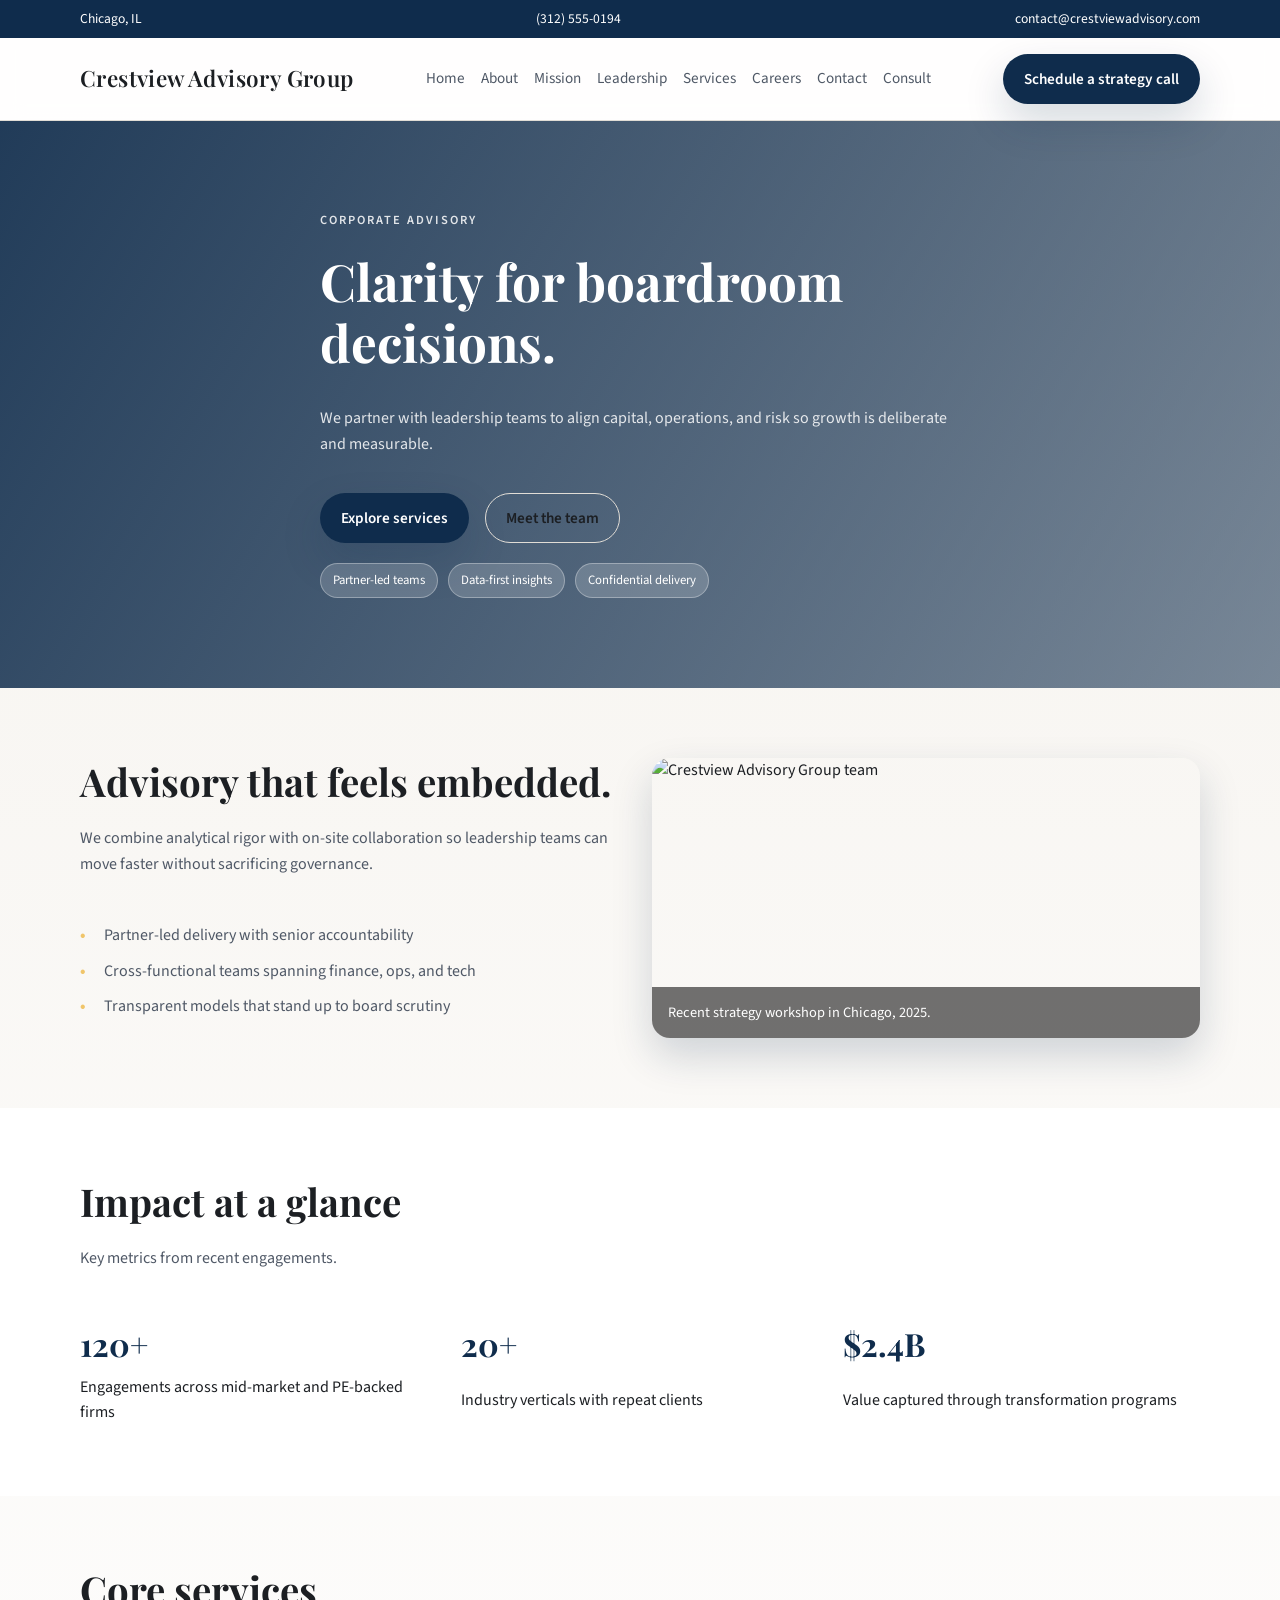
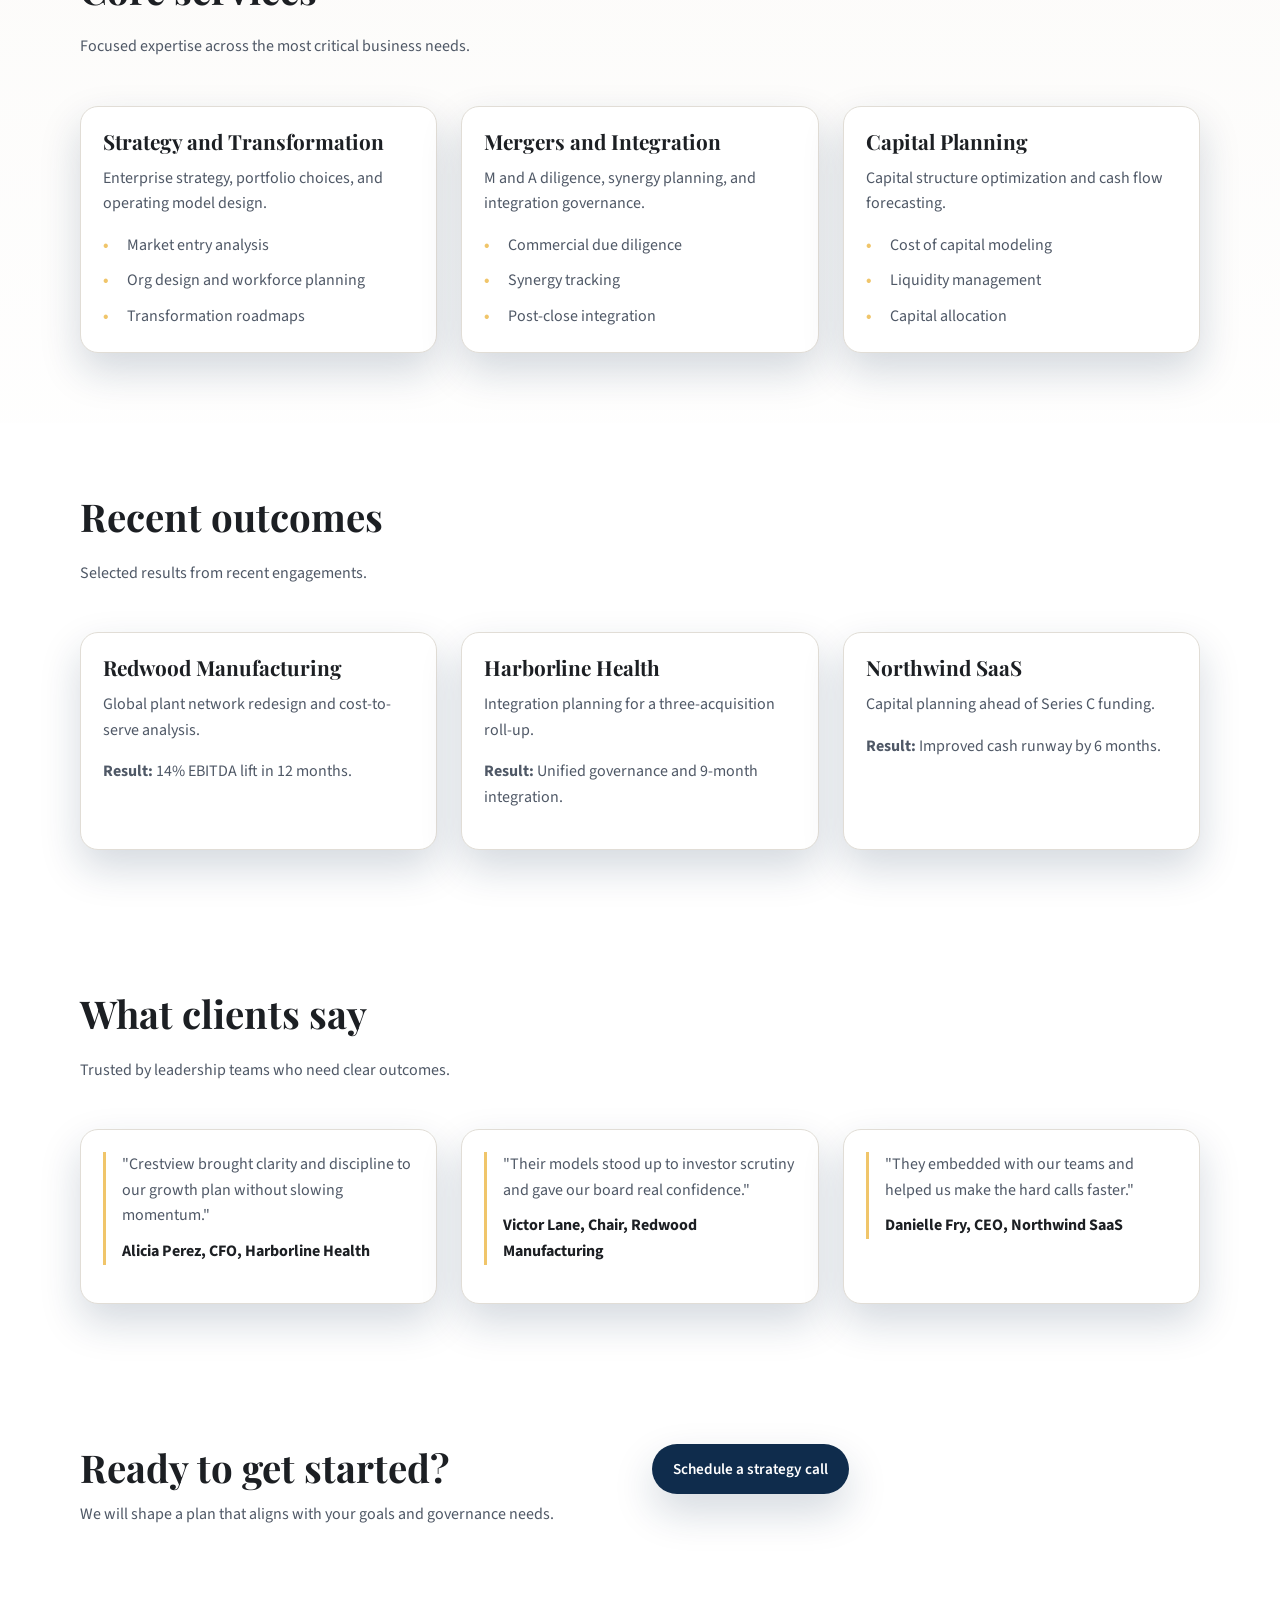
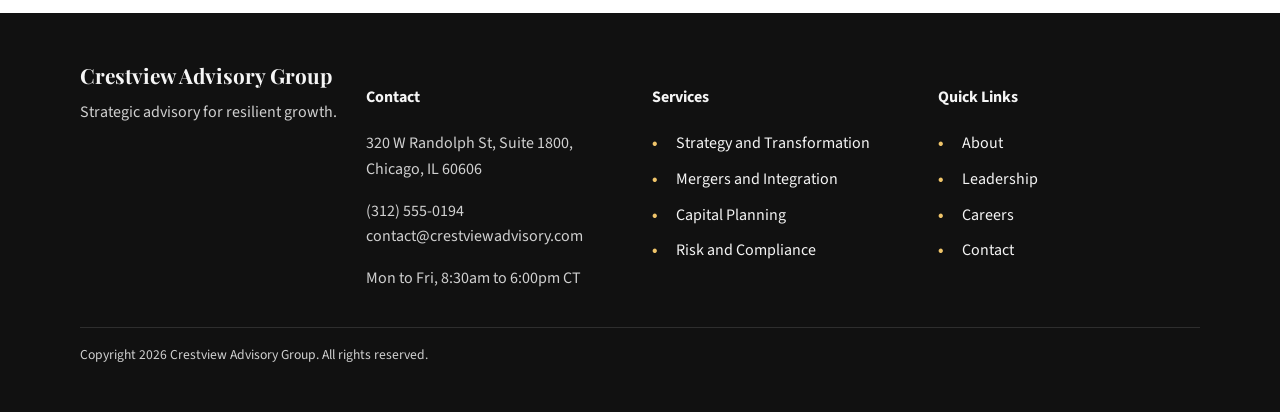
==== index.html @ c3702ff1 "Expand site content and design" ====
<!DOCTYPE html>
    <html lang="en">
    <head>
      <meta charset="UTF-8">
      <meta name="viewport" content="width=device-width, initial-scale=1.0">
      <title>Crestview Advisory Group - Home</title>
      <link rel="stylesheet" href="style.css">
    </head>
    <body>
      <header class="site-header">
      <div class="topbar">
        <div class="container topbar-content">
          <span>Chicago, IL</span>
          <span>(312) 555-0194</span>
          <span>contact@crestviewadvisory.com</span>
        </div>
      </div>
      <div class="container nav-wrap">
        <div class="logo">Crestview Advisory Group</div>
        <nav><ul>
<li><a href="index.html">Home</a></li>
<li><a href="about.html">About</a></li>
<li><a href="mission.html">Mission</a></li>
<li><a href="leadership.html">Leadership</a></li>
<li><a href="services.html">Services</a></li>
<li><a href="careers.html">Careers</a></li>
<li><a href="contact.html">Contact</a></li>
<li><a href="consult.html">Consult</a></li>
</ul></nav>
        <a class="button button--primary" href="consult.html">Schedule a strategy call</a>
      </div>
    </header>
      <section class="hero" style="--hero-image: url('https://source.unsplash.com/1600x900/?boardroom,skyscraper');">
      <div class="container hero-content">
        <span class="eyebrow">Corporate Advisory</span>
        <h1>Clarity for boardroom decisions.</h1>
        <p>We partner with leadership teams to align capital, operations, and risk so growth is deliberate and measurable.</p>
        <div class="hero-actions"><a class="button button--primary" href="services.html">Explore services</a>
<a class="button button--ghost" href="leadership.html">Meet the team</a></div>
        <div class="hero-badges"><span class="badge">Partner-led teams</span>
<span class="badge">Data-first insights</span>
<span class="badge">Confidential delivery</span></div>
      </div>
    </section>
      <main>
        <section class="section">
      <div class="container grid grid-2">
        <div>
          <div class="section-header">
            <h2>Advisory that feels embedded.</h2>
            <p>We combine analytical rigor with on-site collaboration so leadership teams can move faster without sacrificing governance.</p>
          </div>
          <ul class="list">
            <li>Partner-led delivery with senior accountability</li><li>Cross-functional teams spanning finance, ops, and tech</li><li>Transparent models that stand up to board scrutiny</li>
          </ul>
        </div>
        <div class="media-card">
          <img src="https://source.unsplash.com/1200x800/?financial,meeting" alt="Crestview Advisory Group team">
          <div class="media-caption">Recent strategy workshop in Chicago, 2025.</div>
        </div>
      </div>
    </section>

    <section class="section section--alt">
      <div class="container">
        <div class="section-header">
          <h2>Impact at a glance</h2>
          <p>Key metrics from recent engagements.</p>
        </div>
        <div class="grid grid-3"><div class="stat"><div class="stat-number">120+</div><div>Engagements across mid-market and PE-backed firms</div></div>
<div class="stat"><div class="stat-number">20+</div><div>Industry verticals with repeat clients</div></div>
<div class="stat"><div class="stat-number">$2.4B</div><div>Value captured through transformation programs</div></div></div>
      </div>
    </section>

    <section class="section">
      <div class="container">
        <div class="section-header">
          <h2>Core services</h2>
          <p>Focused expertise across the most critical business needs.</p>
        </div>
        <div class="grid grid-3">

    <div class="card">
      <h3>Strategy and Transformation</h3>
      <p>Enterprise strategy, portfolio choices, and operating model design.</p>
      <ul class="list">
        <li>Market entry analysis</li><li>Org design and workforce planning</li><li>Transformation roadmaps</li>
      </ul>
    </div>


    <div class="card">
      <h3>Mergers and Integration</h3>
      <p>M and A diligence, synergy planning, and integration governance.</p>
      <ul class="list">
        <li>Commercial due diligence</li><li>Synergy tracking</li><li>Post-close integration</li>
      </ul>
    </div>


    <div class="card">
      <h3>Capital Planning</h3>
      <p>Capital structure optimization and cash flow forecasting.</p>
      <ul class="list">
        <li>Cost of capital modeling</li><li>Liquidity management</li><li>Capital allocation</li>
      </ul>
    </div>

        </div>
      </div>
    </section>

    <section class="section section--alt">
      <div class="container">
        <div class="section-header">
          <h2>Recent outcomes</h2>
          <p>Selected results from recent engagements.</p>
        </div>
        <div class="grid grid-3">
          <div class="card"><h3>Redwood Manufacturing</h3><p>Global plant network redesign and cost-to-serve analysis.</p><p><strong>Result:</strong> 14% EBITDA lift in 12 months.</p></div>
<div class="card"><h3>Harborline Health</h3><p>Integration planning for a three-acquisition roll-up.</p><p><strong>Result:</strong> Unified governance and 9-month integration.</p></div>
<div class="card"><h3>Northwind SaaS</h3><p>Capital planning ahead of Series C funding.</p><p><strong>Result:</strong> Improved cash runway by 6 months.</p></div>
        </div>
      </div>
    </section>

    <section class="section">
      <div class="container">
        <div class="section-header">
          <h2>What clients say</h2>
          <p>Trusted by leadership teams who need clear outcomes.</p>
        </div>
        <div class="grid grid-3">
          <div class="card"><p class="quote">"Crestview brought clarity and discipline to our growth plan without slowing momentum."<strong>Alicia Perez, CFO, Harborline Health</strong></p></div>
<div class="card"><p class="quote">"Their models stood up to investor scrutiny and gave our board real confidence."<strong>Victor Lane, Chair, Redwood Manufacturing</strong></p></div>
<div class="card"><p class="quote">"They embedded with our teams and helped us make the hard calls faster."<strong>Danielle Fry, CEO, Northwind SaaS</strong></p></div>
        </div>
      </div>
    </section>

    <section class="section section--alt">
      <div class="container grid grid-2">
        <div>
          <h2>Ready to get started?</h2>
          <p>We will shape a plan that aligns with your goals and governance needs.</p>
        </div>
        <div>
          <a class="button button--primary" href="consult.html">Schedule a strategy call</a>
        </div>
      </div>
    </section>
      </main>
      <footer class="site-footer">
      <div class="container">
        <div class="footer-grid">
          <div>
            <h3>Crestview Advisory Group</h3>
            <p>Strategic advisory for resilient growth.</p>
          </div>
          <div>
            <h4>Contact</h4>
            <p>320 W Randolph St, Suite 1800, Chicago, IL 60606</p>
            <p>(312) 555-0194<br>contact@crestviewadvisory.com</p>
            <p>Mon to Fri, 8:30am to 6:00pm CT</p>
          </div>
          <div>
            <h4>Services</h4>
            <ul class="list">
              <li><a href="services.html">Strategy and Transformation</a></li>
<li><a href="services.html">Mergers and Integration</a></li>
<li><a href="services.html">Capital Planning</a></li>
<li><a href="services.html">Risk and Compliance</a></li>
            </ul>
          </div>
          <div>
            <h4>Quick Links</h4>
            <ul class="list">
              <li><a href="about.html">About</a></li>
              <li><a href="leadership.html">Leadership</a></li>
              <li><a href="careers.html">Careers</a></li>
              <li><a href="contact.html">Contact</a></li>
            </ul>
          </div>
        </div>
        <p class="footnote">Copyright 2026 Crestview Advisory Group. All rights reserved.</p>
      </div>
    </footer>
    </body>
    </html>
---- style.css ----
@import url('https://fonts.googleapis.com/css2?family=Playfair+Display:wght@400;500;600;700&family=Source+Sans+3:wght@300;400;500;600;700&display=swap');

:root {
  --font-display: 'Playfair Display', serif;
  --font-body: 'Source Sans 3', sans-serif;
  --color-primary: #0f2c4c;
  --color-secondary: #b9934f;
  --color-accent: #f0c56a;
  --color-bg: #f5f2ed;
  --color-surface: #ffffff;
  --color-text: #1c1f23;
  --color-muted: #4f5866;
  --color-border: #e1ddd6;
  --color-button-text: #ffffff;
  --hero-overlay: linear-gradient(120deg, rgba(15,44,76,0.92), rgba(15,44,76,0.55));
  --bg-gradient: linear-gradient(180deg, #f5f2ed 0%, #ffffff 60%);
  --radius: 18px;
  --shadow: 0 18px 40px rgba(15,44,76,0.18);
}

* { box-sizing: border-box; }

body {
  margin: 0;
  font-family: var(--font-body);
  color: var(--color-text);
  background: var(--bg-gradient);
  line-height: 1.6;
}

img { max-width: 100%; display: block; }

a { color: inherit; text-decoration: none; }

.container {
  width: min(1120px, 92vw);
  margin: 0 auto;
}

.site-header {
  position: sticky;
  top: 0;
  z-index: 20;
  backdrop-filter: blur(10px);
  background: rgba(255, 255, 255, 0.92);
  border-bottom: 1px solid var(--color-border);
}

.topbar {
  background: var(--color-primary);
  color: var(--color-button-text);
  font-size: 0.85rem;
}

.topbar-content {
  display: flex;
  gap: 18px;
  flex-wrap: wrap;
  justify-content: space-between;
  padding: 8px 0;
}

.nav-wrap {
  display: flex;
  align-items: center;
  justify-content: space-between;
  gap: 24px;
  padding: 16px 0;
}

.logo {
  font-family: var(--font-display);
  font-size: 1.4rem;
  font-weight: 600;
  letter-spacing: 0.4px;
}

nav ul {
  list-style: none;
  display: flex;
  gap: 16px;
  padding: 0;
  margin: 0;
  flex-wrap: wrap;
}

nav a {
  font-size: 0.95rem;
  color: var(--color-muted);
}

nav a:hover {
  color: var(--color-text);
}

.button {
  display: inline-flex;
  align-items: center;
  justify-content: center;
  padding: 12px 20px;
  border-radius: 999px;
  border: 1px solid transparent;
  font-weight: 600;
  font-size: 0.95rem;
  transition: transform 0.2s ease, box-shadow 0.2s ease, background 0.2s ease;
}

.button--primary {
  background: var(--color-primary);
  color: var(--color-button-text);
  box-shadow: var(--shadow);
}

.button--secondary {
  background: var(--color-secondary);
  color: var(--color-button-text);
}

.button--ghost {
  background: transparent;
  border-color: var(--color-border);
  color: var(--color-text);
}

.button:hover {
  transform: translateY(-1px);
}

.hero {
  position: relative;
  background-image: var(--hero-image);
  background-size: cover;
  background-position: center;
  color: #fff;
  padding: 90px 0;
  overflow: hidden;
}

.hero::after {
  content: "";
  position: absolute;
  inset: 0;
  background: var(--hero-overlay);
}

.hero-content {
  position: relative;
  z-index: 2;
  display: grid;
  gap: 20px;
  max-width: 640px;
}

.hero--compact {
  padding: 70px 0 60px;
}

.eyebrow {
  text-transform: uppercase;
  letter-spacing: 2px;
  font-size: 0.78rem;
  font-weight: 600;
  color: rgba(255, 255, 255, 0.85);
}

h1, h2, h3 {
  font-family: var(--font-display);
  margin: 0 0 12px 0;
  line-height: 1.2;
}

h1 { font-size: clamp(2.2rem, 4vw, 3.4rem); }
h2 { font-size: clamp(1.6rem, 3vw, 2.4rem); }
h3 { font-size: 1.3rem; }

p { margin: 0 0 16px 0; color: var(--color-muted); }

.hero p { color: rgba(255, 255, 255, 0.85); }

.hero-actions {
  display: flex;
  gap: 16px;
  flex-wrap: wrap;
}

.hero-badges {
  display: flex;
  gap: 10px;
  flex-wrap: wrap;
}

.badge {
  background: rgba(255, 255, 255, 0.18);
  border: 1px solid rgba(255, 255, 255, 0.32);
  padding: 6px 12px;
  border-radius: 999px;
  font-size: 0.8rem;
}

.section { padding: 70px 0; }

.section--alt {
  background: var(--color-surface);
}

.section-header {
  display: grid;
  gap: 10px;
  margin-bottom: 30px;
}

.grid {
  display: grid;
  gap: 24px;
}

.grid-2 { grid-template-columns: repeat(auto-fit, minmax(260px, 1fr)); }
.grid-3 { grid-template-columns: repeat(auto-fit, minmax(220px, 1fr)); }
.grid-4 { grid-template-columns: repeat(auto-fit, minmax(200px, 1fr)); }

.card {
  background: #fff;
  padding: 22px;
  border-radius: var(--radius);
  border: 1px solid var(--color-border);
  box-shadow: var(--shadow);
}

.card h3 { margin-top: 0; }

.stat {
  display: grid;
  gap: 6px;
  align-items: start;
}

.stat-number {
  font-size: 2rem;
  font-weight: 700;
  color: var(--color-primary);
  font-family: var(--font-display);
}

.list {
  list-style: none;
  padding: 0;
  margin: 0;
  display: grid;
  gap: 10px;
}

.list li {
  padding-left: 24px;
  position: relative;
  color: var(--color-muted);
}

.list li::before {
  content: "•";
  position: absolute;
  left: 0;
  color: var(--color-accent);
  font-weight: 700;
}

.media-card {
  position: relative;
  border-radius: var(--radius);
  overflow: hidden;
  min-height: 280px;
  box-shadow: var(--shadow);
}

.media-card img {
  width: 100%;
  height: 100%;
  object-fit: cover;
}

.media-caption {
  position: absolute;
  bottom: 0;
  left: 0;
  right: 0;
  padding: 14px 16px;
  background: rgba(0, 0, 0, 0.55);
  color: #fff;
  font-size: 0.9rem;
}

.quote {
  border-left: 3px solid var(--color-accent);
  padding-left: 16px;
  color: var(--color-muted);
}

.quote strong {
  display: block;
  margin-top: 10px;
  color: var(--color-text);
}

.team-card img {
  border-radius: 14px;
  margin-bottom: 12px;
}

.pill {
  display: inline-block;
  padding: 6px 12px;
  border-radius: 999px;
  background: var(--color-secondary);
  color: var(--color-button-text);
  font-size: 0.8rem;
  margin-bottom: 10px;
}

.form {
  display: grid;
  gap: 12px;
}

input, select, textarea {
  width: 100%;
  padding: 10px 12px;
  border-radius: 10px;
  border: 1px solid var(--color-border);
  font-family: var(--font-body);
}

label {
  font-weight: 600;
  font-size: 0.9rem;
  color: var(--color-text);
}

textarea { min-height: 120px; resize: vertical; }

.map {
  border-radius: var(--radius);
  min-height: 260px;
  background-image: var(--map-image);
  background-size: cover;
  background-position: center;
  border: 1px solid var(--color-border);
  box-shadow: var(--shadow);
}

.site-footer {
  background: #111;
  color: #f5f5f5;
  padding: 50px 0 30px;
}

.site-footer p { color: #d0d0d0; }

.footer-grid {
  display: grid;
  gap: 24px;
  grid-template-columns: repeat(auto-fit, minmax(220px, 1fr));
  margin-bottom: 20px;
}

.footer-grid a { color: #f5f5f5; }

.footnote {
  border-top: 1px solid rgba(255, 255, 255, 0.12);
  padding-top: 16px;
  font-size: 0.85rem;
  color: #bdbdbd;
}

@media (max-width: 900px) {
  .nav-wrap { flex-direction: column; align-items: flex-start; }
  .hero { padding: 70px 0; }
  .topbar-content { justify-content: flex-start; }
}

@media (max-width: 600px) {
  nav ul { gap: 10px; }
  .hero-actions { flex-direction: column; align-items: flex-start; }
}
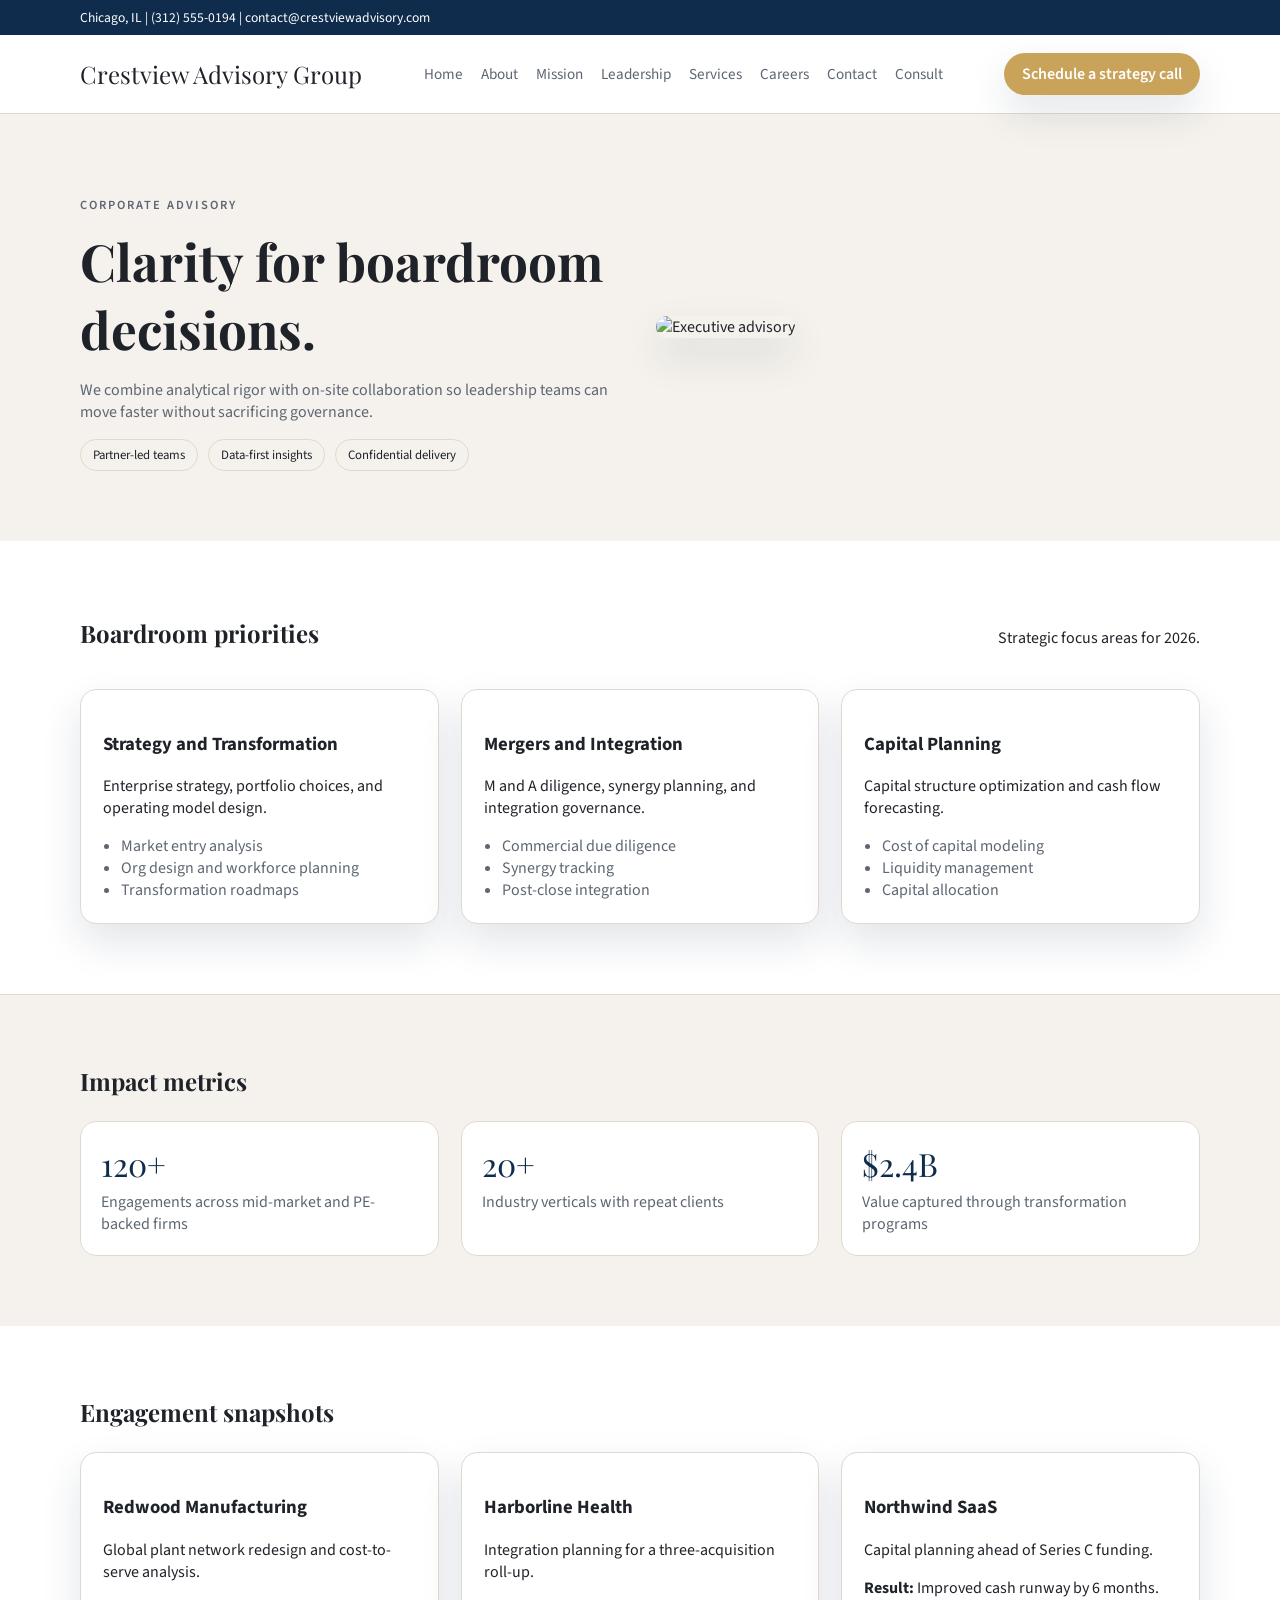
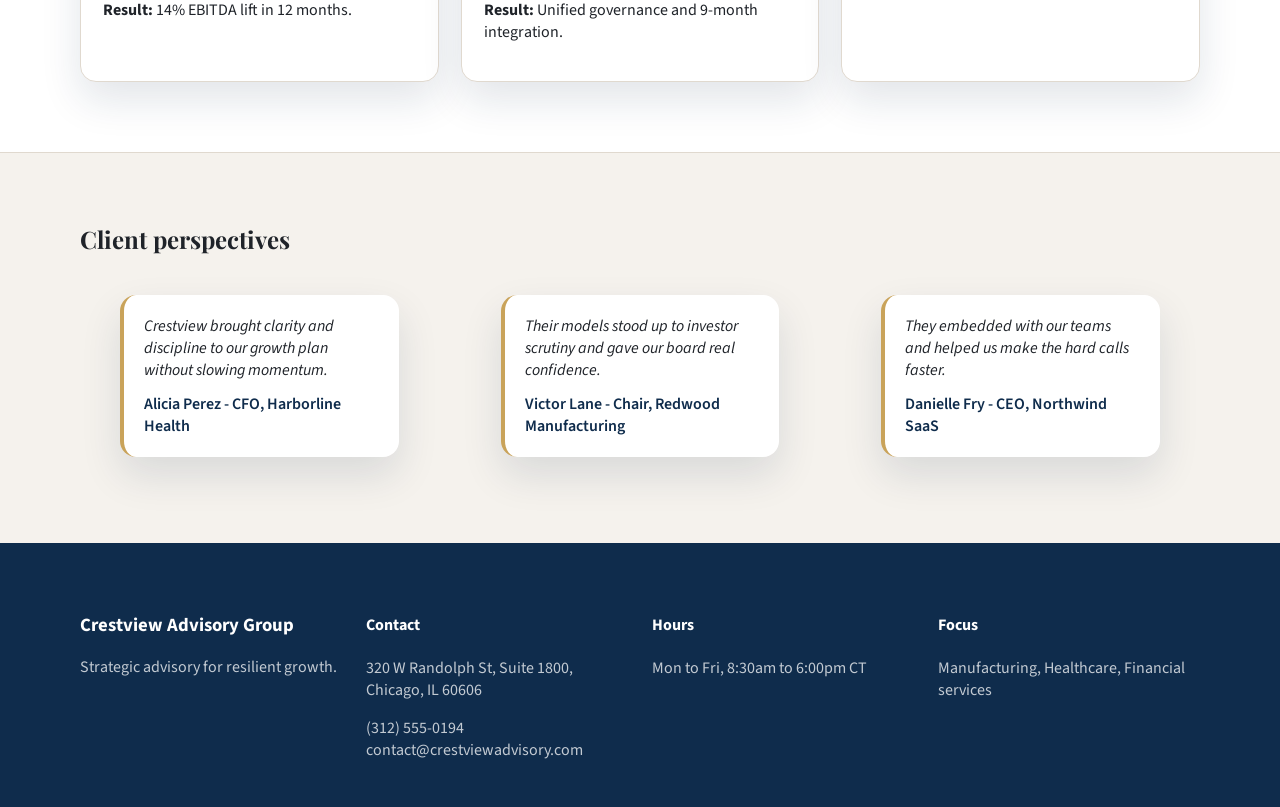
==== commit 3ae0db24: "Redesign site with distinct layouts" ====
--- a/index.html
+++ b/index.html
@@ -1,190 +1,119 @@
 <!DOCTYPE html>
-    <html lang="en">
-    <head>
-      <meta charset="UTF-8">
-      <meta name="viewport" content="width=device-width, initial-scale=1.0">
-      <title>Crestview Advisory Group - Home</title>
-      <link rel="stylesheet" href="style.css">
-    </head>
-    <body>
-      <header class="site-header">
-      <div class="topbar">
-        <div class="container topbar-content">
-          <span>Chicago, IL</span>
-          <span>(312) 555-0194</span>
-          <span>contact@crestviewadvisory.com</span>
+<html lang="en">
+<head>
+  <meta charset="UTF-8">
+  <meta name="viewport" content="width=device-width, initial-scale=1.0">
+  <title>Crestview Advisory Group - Home</title>
+  <link rel="stylesheet" href="style.css">
+</head>
+<body>
+
+    <div class="topbar"><div class="wrap">Chicago, IL | (312) 555-0194 | contact@crestviewadvisory.com</div></div>
+    <header class="header">
+      <div class="wrap nav">
+        <div class="logo">Crestview Advisory Group</div>
+        <div class="nav-links"><a href="index.html">Home</a><a href="about.html">About</a><a href="mission.html">Mission</a><a href="leadership.html">Leadership</a><a href="services.html">Services</a><a href="careers.html">Careers</a><a href="contact.html">Contact</a><a href="consult.html">Consult</a></div>
+        <a class="button" href="consult.html">Schedule a strategy call</a>
+      </div>
+    </header>
+    
+
+    <section class="hero wrap">
+      <div>
+        <p class="eyebrow">Corporate Advisory</p>
+        <h1>Clarity for boardroom decisions.</h1>
+        <p>We combine analytical rigor with on-site collaboration so leadership teams can move faster without sacrificing governance.</p>
+        <div class="badge-row">
+          <span class="badge">Partner-led teams</span>
+          <span class="badge">Data-first insights</span>
+          <span class="badge">Confidential delivery</span>
         </div>
       </div>
-      <div class="container nav-wrap">
-        <div class="logo">Crestview Advisory Group</div>
-        <nav><ul>
-<li><a href="index.html">Home</a></li>
-<li><a href="about.html">About</a></li>
-<li><a href="mission.html">Mission</a></li>
-<li><a href="leadership.html">Leadership</a></li>
-<li><a href="services.html">Services</a></li>
-<li><a href="careers.html">Careers</a></li>
-<li><a href="contact.html">Contact</a></li>
-<li><a href="consult.html">Consult</a></li>
-</ul></nav>
-        <a class="button button--primary" href="consult.html">Schedule a strategy call</a>
-      </div>
-    </header>
-      <section class="hero" style="--hero-image: url('https://source.unsplash.com/1600x900/?boardroom,skyscraper');">
-      <div class="container hero-content">
-        <span class="eyebrow">Corporate Advisory</span>
-        <h1>Clarity for boardroom decisions.</h1>
-        <p>We partner with leadership teams to align capital, operations, and risk so growth is deliberate and measurable.</p>
-        <div class="hero-actions"><a class="button button--primary" href="services.html">Explore services</a>
-<a class="button button--ghost" href="leadership.html">Meet the team</a></div>
-        <div class="hero-badges"><span class="badge">Partner-led teams</span>
-<span class="badge">Data-first insights</span>
-<span class="badge">Confidential delivery</span></div>
-      </div>
-    </section>
-      <main>
-        <section class="section">
-      <div class="container grid grid-2">
-        <div>
-          <div class="section-header">
-            <h2>Advisory that feels embedded.</h2>
-            <p>We combine analytical rigor with on-site collaboration so leadership teams can move faster without sacrificing governance.</p>
-          </div>
-          <ul class="list">
-            <li>Partner-led delivery with senior accountability</li><li>Cross-functional teams spanning finance, ops, and tech</li><li>Transparent models that stand up to board scrutiny</li>
-          </ul>
-        </div>
-        <div class="media-card">
-          <img src="https://source.unsplash.com/1200x800/?financial,meeting" alt="Crestview Advisory Group team">
-          <div class="media-caption">Recent strategy workshop in Chicago, 2025.</div>
-        </div>
+      <div>
+        <img src="https://source.unsplash.com/1600x900/?boardroom,skyscraper" alt="Executive advisory">
       </div>
     </section>
 
-    <section class="section section--alt">
-      <div class="container">
-        <div class="section-header">
-          <h2>Impact at a glance</h2>
-          <p>Key metrics from recent engagements.</p>
+    <section class="section alt">
+      <div class="wrap section-title"><h2>Boardroom priorities</h2><p>Strategic focus areas for 2026.</p></div>
+      <div class="wrap grid-3">
+        <article class="card">
+          <h3>Strategy and Transformation</h3>
+          <p>Enterprise strategy, portfolio choices, and operating model design.</p>
+          <ul><li>Market entry analysis</li><li>Org design and workforce planning</li><li>Transformation roadmaps</li></ul>
+        </article>
+        
+        <article class="card">
+          <h3>Mergers and Integration</h3>
+          <p>M and A diligence, synergy planning, and integration governance.</p>
+          <ul><li>Commercial due diligence</li><li>Synergy tracking</li><li>Post-close integration</li></ul>
+        </article>
+        
+        <article class="card">
+          <h3>Capital Planning</h3>
+          <p>Capital structure optimization and cash flow forecasting.</p>
+          <ul><li>Cost of capital modeling</li><li>Liquidity management</li><li>Capital allocation</li></ul>
+        </article>
         </div>
-        <div class="grid grid-3"><div class="stat"><div class="stat-number">120+</div><div>Engagements across mid-market and PE-backed firms</div></div>
-<div class="stat"><div class="stat-number">20+</div><div>Industry verticals with repeat clients</div></div>
-<div class="stat"><div class="stat-number">$2.4B</div><div>Value captured through transformation programs</div></div></div>
-      </div>
     </section>
 
     <section class="section">
-      <div class="container">
-        <div class="section-header">
-          <h2>Core services</h2>
-          <p>Focused expertise across the most critical business needs.</p>
-        </div>
-        <div class="grid grid-3">
-
-    <div class="card">
-      <h3>Strategy and Transformation</h3>
-      <p>Enterprise strategy, portfolio choices, and operating model design.</p>
-      <ul class="list">
-        <li>Market entry analysis</li><li>Org design and workforce planning</li><li>Transformation roadmaps</li>
-      </ul>
-    </div>
-
-
-    <div class="card">
-      <h3>Mergers and Integration</h3>
-      <p>M and A diligence, synergy planning, and integration governance.</p>
-      <ul class="list">
-        <li>Commercial due diligence</li><li>Synergy tracking</li><li>Post-close integration</li>
-      </ul>
-    </div>
-
-
-    <div class="card">
-      <h3>Capital Planning</h3>
-      <p>Capital structure optimization and cash flow forecasting.</p>
-      <ul class="list">
-        <li>Cost of capital modeling</li><li>Liquidity management</li><li>Capital allocation</li>
-      </ul>
-    </div>
-
-        </div>
-      </div>
+      <div class="wrap section-title"><h2>Impact metrics</h2></div>
+      <div class="wrap grid-3"><div class="kpi"><span>120+</span><p>Engagements across mid-market and PE-backed firms</p></div><div class="kpi"><span>20+</span><p>Industry verticals with repeat clients</p></div><div class="kpi"><span>$2.4B</span><p>Value captured through transformation programs</p></div></div>
     </section>
 
-    <section class="section section--alt">
-      <div class="container">
-        <div class="section-header">
-          <h2>Recent outcomes</h2>
-          <p>Selected results from recent engagements.</p>
-        </div>
-        <div class="grid grid-3">
-          <div class="card"><h3>Redwood Manufacturing</h3><p>Global plant network redesign and cost-to-serve analysis.</p><p><strong>Result:</strong> 14% EBITDA lift in 12 months.</p></div>
-<div class="card"><h3>Harborline Health</h3><p>Integration planning for a three-acquisition roll-up.</p><p><strong>Result:</strong> Unified governance and 9-month integration.</p></div>
-<div class="card"><h3>Northwind SaaS</h3><p>Capital planning ahead of Series C funding.</p><p><strong>Result:</strong> Improved cash runway by 6 months.</p></div>
-        </div>
-      </div>
+    <section class="section alt">
+      <div class="wrap section-title"><h2>Engagement snapshots</h2></div>
+      <div class="wrap grid-3">
+    <article class="card">
+      <h3>Redwood Manufacturing</h3>
+      <p>Global plant network redesign and cost-to-serve analysis.</p>
+      <p><strong>Result:</strong> 14% EBITDA lift in 12 months.</p>
+    </article>
+    
+    <article class="card">
+      <h3>Harborline Health</h3>
+      <p>Integration planning for a three-acquisition roll-up.</p>
+      <p><strong>Result:</strong> Unified governance and 9-month integration.</p>
+    </article>
+    
+    <article class="card">
+      <h3>Northwind SaaS</h3>
+      <p>Capital planning ahead of Series C funding.</p>
+      <p><strong>Result:</strong> Improved cash runway by 6 months.</p>
+    </article>
+    </div>
     </section>
 
     <section class="section">
-      <div class="container">
-        <div class="section-header">
-          <h2>What clients say</h2>
-          <p>Trusted by leadership teams who need clear outcomes.</p>
-        </div>
-        <div class="grid grid-3">
-          <div class="card"><p class="quote">"Crestview brought clarity and discipline to our growth plan without slowing momentum."<strong>Alicia Perez, CFO, Harborline Health</strong></p></div>
-<div class="card"><p class="quote">"Their models stood up to investor scrutiny and gave our board real confidence."<strong>Victor Lane, Chair, Redwood Manufacturing</strong></p></div>
-<div class="card"><p class="quote">"They embedded with our teams and helped us make the hard calls faster."<strong>Danielle Fry, CEO, Northwind SaaS</strong></p></div>
-        </div>
-      </div>
+      <div class="wrap section-title"><h2>Client perspectives</h2></div>
+      <div class="wrap grid-3">
+    <figure class="quote">
+      <blockquote>Crestview brought clarity and discipline to our growth plan without slowing momentum.</blockquote>
+      <figcaption>Alicia Perez - CFO, Harborline Health</figcaption>
+    </figure>
+    
+    <figure class="quote">
+      <blockquote>Their models stood up to investor scrutiny and gave our board real confidence.</blockquote>
+      <figcaption>Victor Lane - Chair, Redwood Manufacturing</figcaption>
+    </figure>
+    
+    <figure class="quote">
+      <blockquote>They embedded with our teams and helped us make the hard calls faster.</blockquote>
+      <figcaption>Danielle Fry - CEO, Northwind SaaS</figcaption>
+    </figure>
+    </div>
     </section>
+    
 
-    <section class="section section--alt">
-      <div class="container grid grid-2">
-        <div>
-          <h2>Ready to get started?</h2>
-          <p>We will shape a plan that aligns with your goals and governance needs.</p>
-        </div>
-        <div>
-          <a class="button button--primary" href="consult.html">Schedule a strategy call</a>
-        </div>
-      </div>
-    </section>
-      </main>
-      <footer class="site-footer">
-      <div class="container">
-        <div class="footer-grid">
-          <div>
-            <h3>Crestview Advisory Group</h3>
-            <p>Strategic advisory for resilient growth.</p>
-          </div>
-          <div>
-            <h4>Contact</h4>
-            <p>320 W Randolph St, Suite 1800, Chicago, IL 60606</p>
-            <p>(312) 555-0194<br>contact@crestviewadvisory.com</p>
-            <p>Mon to Fri, 8:30am to 6:00pm CT</p>
-          </div>
-          <div>
-            <h4>Services</h4>
-            <ul class="list">
-              <li><a href="services.html">Strategy and Transformation</a></li>
-<li><a href="services.html">Mergers and Integration</a></li>
-<li><a href="services.html">Capital Planning</a></li>
-<li><a href="services.html">Risk and Compliance</a></li>
-            </ul>
-          </div>
-          <div>
-            <h4>Quick Links</h4>
-            <ul class="list">
-              <li><a href="about.html">About</a></li>
-              <li><a href="leadership.html">Leadership</a></li>
-              <li><a href="careers.html">Careers</a></li>
-              <li><a href="contact.html">Contact</a></li>
-            </ul>
-          </div>
-        </div>
-        <p class="footnote">Copyright 2026 Crestview Advisory Group. All rights reserved.</p>
+    <footer class="footer">
+      <div class="wrap grid-4">
+        <div><h3>Crestview Advisory Group</h3><p>Strategic advisory for resilient growth.</p></div>
+        <div><h4>Contact</h4><p>320 W Randolph St, Suite 1800, Chicago, IL 60606</p><p>(312) 555-0194<br>contact@crestviewadvisory.com</p></div>
+        <div><h4>Hours</h4><p>Mon to Fri, 8:30am to 6:00pm CT</p></div>
+        <div><h4>Focus</h4><p>Manufacturing, Healthcare, Financial services</p></div>
       </div>
     </footer>
-    </body>
-    </html>
+    
+</body>
+</html>
--- a/style.css
+++ b/style.css
@@ -1,382 +1,87 @@
-@import url('https://fonts.googleapis.com/css2?family=Playfair+Display:wght@400;500;600;700&family=Source+Sans+3:wght@300;400;500;600;700&display=swap');
+@import url('https://fonts.googleapis.com/css2?family=Playfair+Display:wght@400;600&family=Source+Sans+3:wght@300;400;600&display=swap');
 
 :root {
-  --font-display: 'Playfair Display', serif;
-  --font-body: 'Source Sans 3', sans-serif;
-  --color-primary: #0f2c4c;
-  --color-secondary: #b9934f;
-  --color-accent: #f0c56a;
-  --color-bg: #f5f2ed;
-  --color-surface: #ffffff;
-  --color-text: #1c1f23;
-  --color-muted: #4f5866;
-  --color-border: #e1ddd6;
-  --color-button-text: #ffffff;
-  --hero-overlay: linear-gradient(120deg, rgba(15,44,76,0.92), rgba(15,44,76,0.55));
-  --bg-gradient: linear-gradient(180deg, #f5f2ed 0%, #ffffff 60%);
-  --radius: 18px;
-  --shadow: 0 18px 40px rgba(15,44,76,0.18);
+  --navy: #0f2c4c;
+  --gold: #c9a35a;
+  --sand: #f5f2ed;
+  --ink: #1f2329;
+  --muted: #5d6672;
+  --border: #e0d9cf;
+  --shadow: 0 18px 40px rgba(15, 44, 76, 0.12);
 }
 
 * { box-sizing: border-box; }
-
-body {
-  margin: 0;
-  font-family: var(--font-body);
-  color: var(--color-text);
-  background: var(--bg-gradient);
-  line-height: 1.6;
-}
-
-img { max-width: 100%; display: block; }
-
+body { margin: 0; font-family: 'Source Sans 3', sans-serif; background: var(--sand); color: var(--ink); }
 a { color: inherit; text-decoration: none; }
 
-.container {
-  width: min(1120px, 92vw);
-  margin: 0 auto;
-}
+.topbar { background: var(--navy); color: #fff; font-size: 0.85rem; padding: 8px 0; }
+.topbar .wrap { display: flex; justify-content: space-between; gap: 12px; flex-wrap: wrap; }
 
-.site-header {
-  position: sticky;
-  top: 0;
-  z-index: 20;
-  backdrop-filter: blur(10px);
-  background: rgba(255, 255, 255, 0.92);
-  border-bottom: 1px solid var(--color-border);
-}
+.header { background: #fff; border-bottom: 1px solid var(--border); position: sticky; top: 0; z-index: 10; }
+.header .nav { display: flex; align-items: center; justify-content: space-between; gap: 20px; padding: 18px 0; }
 
-.topbar {
-  background: var(--color-primary);
-  color: var(--color-button-text);
-  font-size: 0.85rem;
-}
+.logo { font-family: 'Playfair Display', serif; font-size: 1.5rem; }
 
-.topbar-content {
-  display: flex;
-  gap: 18px;
-  flex-wrap: wrap;
-  justify-content: space-between;
-  padding: 8px 0;
-}
+.nav-links { display: flex; gap: 18px; flex-wrap: wrap; font-size: 0.95rem; }
+.nav-links a { position: relative; color: var(--muted); }
+.nav-links a::after { content: ''; position: absolute; left: 0; bottom: -6px; width: 0; height: 2px; background: var(--gold); transition: width 0.3s ease; }
+.nav-links a:hover::after { width: 100%; }
 
-.nav-wrap {
-  display: flex;
-  align-items: center;
-  justify-content: space-between;
-  gap: 24px;
-  padding: 16px 0;
-}
+.button { background: var(--gold); color: #fff; padding: 10px 18px; border-radius: 999px; font-weight: 600; box-shadow: var(--shadow); transition: transform 0.2s ease, box-shadow 0.2s ease; }
+.button:hover { transform: translateY(-2px); box-shadow: 0 22px 50px rgba(15, 44, 76, 0.2); }
 
-.logo {
-  font-family: var(--font-display);
-  font-size: 1.4rem;
-  font-weight: 600;
-  letter-spacing: 0.4px;
-}
+.wrap { width: min(1120px, 92vw); margin: 0 auto; }
 
-nav ul {
-  list-style: none;
-  display: flex;
-  gap: 16px;
-  padding: 0;
-  margin: 0;
-  flex-wrap: wrap;
-}
+.hero { display: grid; grid-template-columns: repeat(auto-fit, minmax(260px, 1fr)); gap: 32px; align-items: center; padding: 70px 0; }
+.eyebrow { text-transform: uppercase; letter-spacing: 2px; font-size: 0.78rem; color: var(--muted); font-weight: 600; }
+.hero h1 { font-family: 'Playfair Display', serif; font-size: clamp(2.2rem, 4vw, 3.4rem); margin: 0 0 12px 0; }
+.hero p { color: var(--muted); }
+.hero img { width: 100%; border-radius: 18px; box-shadow: var(--shadow); }
 
-nav a {
-  font-size: 0.95rem;
-  color: var(--color-muted);
-}
+.badge-row { display: flex; gap: 10px; flex-wrap: wrap; }
+.badge { border: 1px solid var(--border); padding: 6px 12px; border-radius: 999px; font-size: 0.8rem; }
 
-nav a:hover {
-  color: var(--color-text);
-}
+.section { padding: 70px 0; border-top: 1px solid var(--border); }
+.section.alt { background: #fff; border-top: none; }
+.section-title { display: flex; align-items: baseline; justify-content: space-between; margin-bottom: 24px; }
+.section-title h2 { font-family: 'Playfair Display', serif; margin: 0; }
 
-.button {
-  display: inline-flex;
-  align-items: center;
-  justify-content: center;
-  padding: 12px 20px;
-  border-radius: 999px;
-  border: 1px solid transparent;
-  font-weight: 600;
-  font-size: 0.95rem;
-  transition: transform 0.2s ease, box-shadow 0.2s ease, background 0.2s ease;
-}
+.grid-3 { display: grid; gap: 22px; grid-template-columns: repeat(auto-fit, minmax(220px, 1fr)); }
 
-.button--primary {
-  background: var(--color-primary);
-  color: var(--color-button-text);
-  box-shadow: var(--shadow);
-}
+.card { background: #fff; border: 1px solid var(--border); border-radius: 16px; padding: 22px; box-shadow: var(--shadow); transition: transform 0.2s ease; }
+.card:hover { transform: translateY(-6px); }
+.card ul { margin: 12px 0 0; padding-left: 18px; color: var(--muted); }
 
-.button--secondary {
-  background: var(--color-secondary);
-  color: var(--color-button-text);
-}
+.tile { background: #fff; border: 1px solid var(--border); border-radius: 16px; padding: 20px; box-shadow: var(--shadow); }
 
-.button--ghost {
-  background: transparent;
-  border-color: var(--color-border);
-  color: var(--color-text);
-}
+.kpi { background: #fff; border: 1px solid var(--border); border-radius: 16px; padding: 20px; text-align: left; }
+.kpi span { font-size: 2rem; font-family: 'Playfair Display', serif; color: var(--navy); }
+.kpi p { margin: 6px 0 0; color: var(--muted); }
 
-.button:hover {
-  transform: translateY(-1px);
-}
+.quote { background: #fff; border-left: 4px solid var(--gold); padding: 20px; border-radius: 16px; box-shadow: var(--shadow); }
+.quote blockquote { margin: 0 0 12px; font-style: italic; }
+.quote figcaption { font-weight: 600; color: var(--navy); }
 
-.hero {
-  position: relative;
-  background-image: var(--hero-image);
-  background-size: cover;
-  background-position: center;
-  color: #fff;
-  padding: 90px 0;
-  overflow: hidden;
-}
+.team-card { display: grid; grid-template-columns: 80px 1fr; gap: 16px; align-items: center; background: #fff; border-radius: 16px; padding: 18px; border: 1px solid var(--border); }
+.team-card img { width: 80px; height: 80px; border-radius: 50%; object-fit: cover; }
+.role { color: var(--gold); font-weight: 600; margin: 2px 0 6px; }
 
-.hero::after {
-  content: "";
-  position: absolute;
-  inset: 0;
-  background: var(--hero-overlay);
-}
+.milestone { border-left: 3px solid var(--navy); padding-left: 16px; }
+.milestone span { font-weight: 700; color: var(--navy); }
 
-.hero-content {
-  position: relative;
-  z-index: 2;
-  display: grid;
-  gap: 20px;
-  max-width: 640px;
-}
+.step { background: #fff; border: 1px dashed var(--border); padding: 18px; border-radius: 14px; }
 
-.hero--compact {
-  padding: 70px 0 60px;
-}
+.faq { background: #fff; border: 1px solid var(--border); border-radius: 14px; padding: 16px; margin-bottom: 12px; }
 
-.eyebrow {
-  text-transform: uppercase;
-  letter-spacing: 2px;
-  font-size: 0.78rem;
-  font-weight: 600;
-  color: rgba(255, 255, 255, 0.85);
-}
+.form { display: grid; gap: 12px; }
+input, textarea, select { width: 100%; padding: 10px 12px; border-radius: 10px; border: 1px solid var(--border); font-family: inherit; }
+textarea { min-height: 120px; }
 
-h1, h2, h3 {
-  font-family: var(--font-display);
-  margin: 0 0 12px 0;
-  line-height: 1.2;
-}
+.footer { background: var(--navy); color: #fff; padding: 50px 0 30px; }
+.footer .grid-4 { display: grid; gap: 24px; grid-template-columns: repeat(auto-fit, minmax(200px, 1fr)); }
+.footer p { color: rgba(255,255,255,0.75); }
 
-h1 { font-size: clamp(2.2rem, 4vw, 3.4rem); }
-h2 { font-size: clamp(1.6rem, 3vw, 2.4rem); }
-h3 { font-size: 1.3rem; }
+@keyframes rise { from { opacity: 0; transform: translateY(18px); } to { opacity: 1; transform: translateY(0); } }
+.section { animation: rise 0.6s ease both; }
 
-p { margin: 0 0 16px 0; color: var(--color-muted); }
-
-.hero p { color: rgba(255, 255, 255, 0.85); }
-
-.hero-actions {
-  display: flex;
-  gap: 16px;
-  flex-wrap: wrap;
-}
-
-.hero-badges {
-  display: flex;
-  gap: 10px;
-  flex-wrap: wrap;
-}
-
-.badge {
-  background: rgba(255, 255, 255, 0.18);
-  border: 1px solid rgba(255, 255, 255, 0.32);
-  padding: 6px 12px;
-  border-radius: 999px;
-  font-size: 0.8rem;
-}
-
-.section { padding: 70px 0; }
-
-.section--alt {
-  background: var(--color-surface);
-}
-
-.section-header {
-  display: grid;
-  gap: 10px;
-  margin-bottom: 30px;
-}
-
-.grid {
-  display: grid;
-  gap: 24px;
-}
-
-.grid-2 { grid-template-columns: repeat(auto-fit, minmax(260px, 1fr)); }
-.grid-3 { grid-template-columns: repeat(auto-fit, minmax(220px, 1fr)); }
-.grid-4 { grid-template-columns: repeat(auto-fit, minmax(200px, 1fr)); }
-
-.card {
-  background: #fff;
-  padding: 22px;
-  border-radius: var(--radius);
-  border: 1px solid var(--color-border);
-  box-shadow: var(--shadow);
-}
-
-.card h3 { margin-top: 0; }
-
-.stat {
-  display: grid;
-  gap: 6px;
-  align-items: start;
-}
-
-.stat-number {
-  font-size: 2rem;
-  font-weight: 700;
-  color: var(--color-primary);
-  font-family: var(--font-display);
-}
-
-.list {
-  list-style: none;
-  padding: 0;
-  margin: 0;
-  display: grid;
-  gap: 10px;
-}
-
-.list li {
-  padding-left: 24px;
-  position: relative;
-  color: var(--color-muted);
-}
-
-.list li::before {
-  content: "•";
-  position: absolute;
-  left: 0;
-  color: var(--color-accent);
-  font-weight: 700;
-}
-
-.media-card {
-  position: relative;
-  border-radius: var(--radius);
-  overflow: hidden;
-  min-height: 280px;
-  box-shadow: var(--shadow);
-}
-
-.media-card img {
-  width: 100%;
-  height: 100%;
-  object-fit: cover;
-}
-
-.media-caption {
-  position: absolute;
-  bottom: 0;
-  left: 0;
-  right: 0;
-  padding: 14px 16px;
-  background: rgba(0, 0, 0, 0.55);
-  color: #fff;
-  font-size: 0.9rem;
-}
-
-.quote {
-  border-left: 3px solid var(--color-accent);
-  padding-left: 16px;
-  color: var(--color-muted);
-}
-
-.quote strong {
-  display: block;
-  margin-top: 10px;
-  color: var(--color-text);
-}
-
-.team-card img {
-  border-radius: 14px;
-  margin-bottom: 12px;
-}
-
-.pill {
-  display: inline-block;
-  padding: 6px 12px;
-  border-radius: 999px;
-  background: var(--color-secondary);
-  color: var(--color-button-text);
-  font-size: 0.8rem;
-  margin-bottom: 10px;
-}
-
-.form {
-  display: grid;
-  gap: 12px;
-}
-
-input, select, textarea {
-  width: 100%;
-  padding: 10px 12px;
-  border-radius: 10px;
-  border: 1px solid var(--color-border);
-  font-family: var(--font-body);
-}
-
-label {
-  font-weight: 600;
-  font-size: 0.9rem;
-  color: var(--color-text);
-}
-
-textarea { min-height: 120px; resize: vertical; }
-
-.map {
-  border-radius: var(--radius);
-  min-height: 260px;
-  background-image: var(--map-image);
-  background-size: cover;
-  background-position: center;
-  border: 1px solid var(--color-border);
-  box-shadow: var(--shadow);
-}
-
-.site-footer {
-  background: #111;
-  color: #f5f5f5;
-  padding: 50px 0 30px;
-}
-
-.site-footer p { color: #d0d0d0; }
-
-.footer-grid {
-  display: grid;
-  gap: 24px;
-  grid-template-columns: repeat(auto-fit, minmax(220px, 1fr));
-  margin-bottom: 20px;
-}
-
-.footer-grid a { color: #f5f5f5; }
-
-.footnote {
-  border-top: 1px solid rgba(255, 255, 255, 0.12);
-  padding-top: 16px;
-  font-size: 0.85rem;
-  color: #bdbdbd;
-}
-
-@media (max-width: 900px) {
-  .nav-wrap { flex-direction: column; align-items: flex-start; }
-  .hero { padding: 70px 0; }
-  .topbar-content { justify-content: flex-start; }
-}
-
-@media (max-width: 600px) {
-  nav ul { gap: 10px; }
-  .hero-actions { flex-direction: column; align-items: flex-start; }
-}
+@media (max-width: 800px) { .header .nav { flex-direction: column; align-items: flex-start; } }
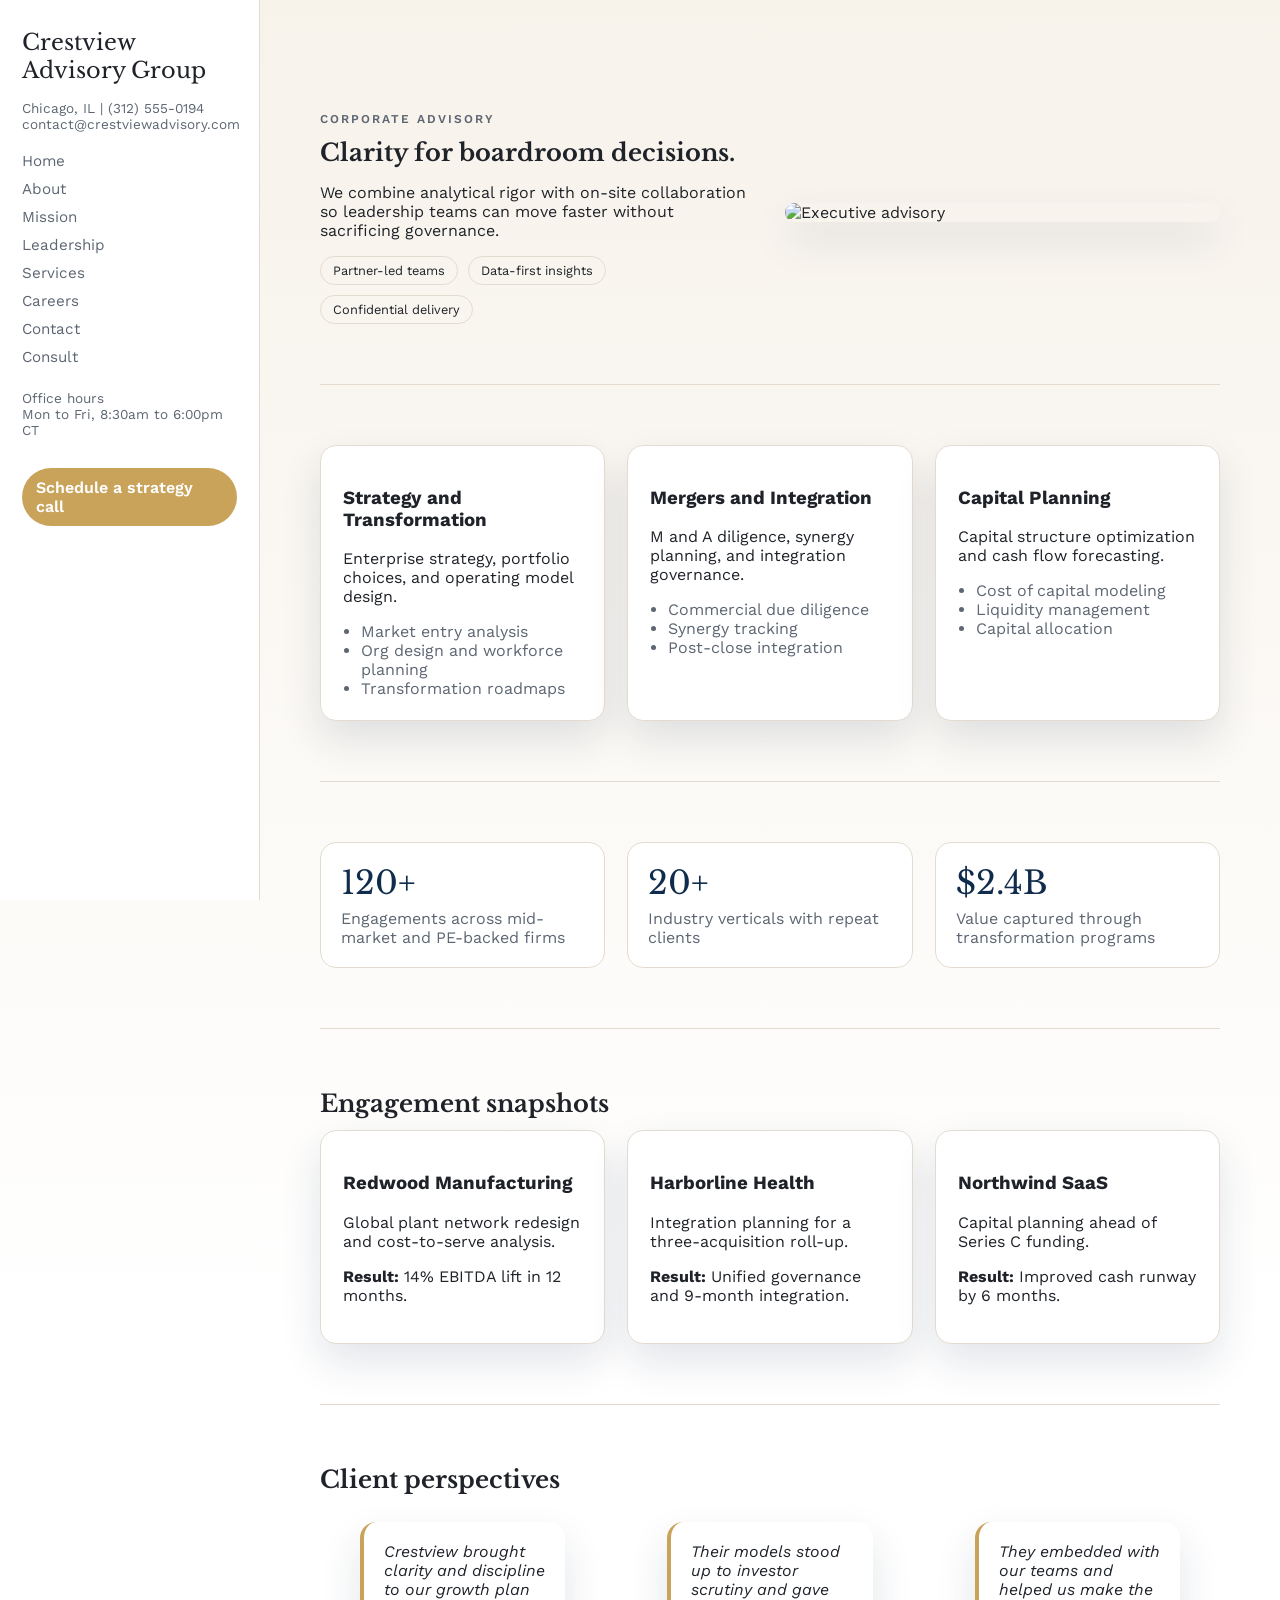
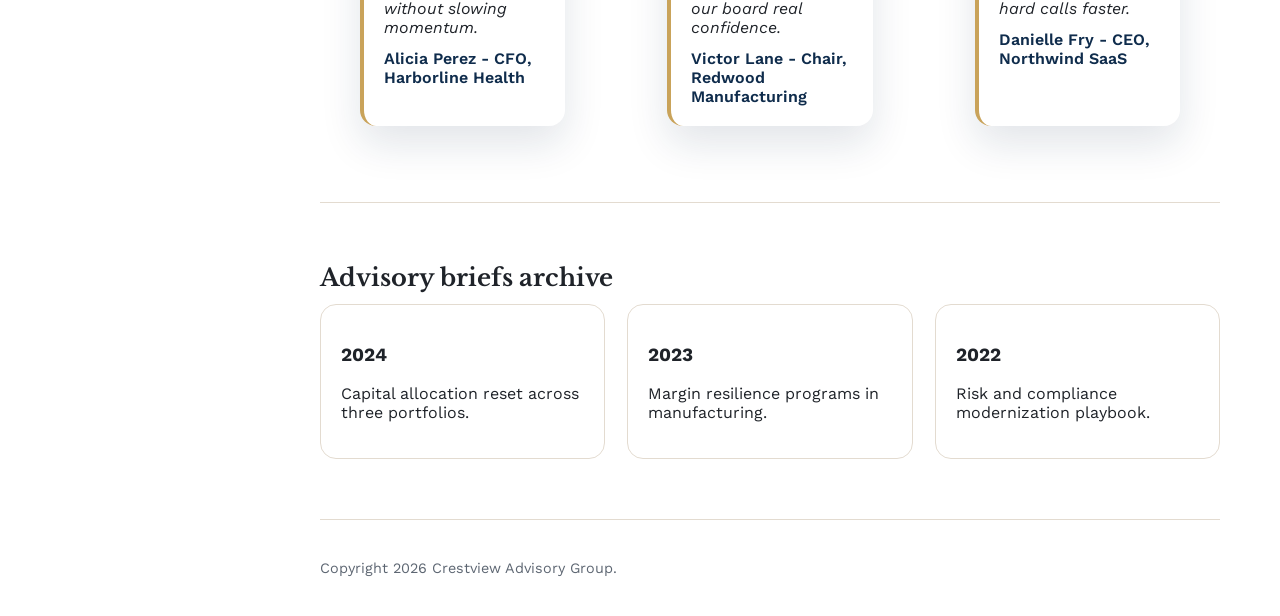
==== commit d408c343: "Deepen visual differentiation and layouts" ====
--- a/index.html
+++ b/index.html
@@ -7,36 +7,35 @@
   <link rel="stylesheet" href="style.css">
 </head>
 <body>
+<div class="page">
 
-    <div class="topbar"><div class="wrap">Chicago, IL | (312) 555-0194 | contact@crestviewadvisory.com</div></div>
-    <header class="header">
-      <div class="wrap nav">
-        <div class="logo">Crestview Advisory Group</div>
-        <div class="nav-links"><a href="index.html">Home</a><a href="about.html">About</a><a href="mission.html">Mission</a><a href="leadership.html">Leadership</a><a href="services.html">Services</a><a href="careers.html">Careers</a><a href="contact.html">Contact</a><a href="consult.html">Consult</a></div>
-        <a class="button" href="consult.html">Schedule a strategy call</a>
-      </div>
-    </header>
+    <aside class="aside">
+      <div class="logo">Crestview Advisory Group</div>
+      <div class="meta">Chicago, IL | (312) 555-0194<br>contact@crestviewadvisory.com</div>
+      <nav><a href="index.html">Home</a><a href="about.html">About</a><a href="mission.html">Mission</a><a href="leadership.html">Leadership</a><a href="services.html">Services</a><a href="careers.html">Careers</a><a href="contact.html">Contact</a><a href="consult.html">Consult</a></nav>
+      <div class="meta">Office hours<br>Mon to Fri, 8:30am to 6:00pm CT</div>
+      <a class="cta" href="consult.html">Schedule a strategy call</a>
+    </aside>
     
-
-    <section class="hero wrap">
-      <div>
-        <p class="eyebrow">Corporate Advisory</p>
-        <h1>Clarity for boardroom decisions.</h1>
-        <p>We combine analytical rigor with on-site collaboration so leadership teams can move faster without sacrificing governance.</p>
-        <div class="badge-row">
-          <span class="badge">Partner-led teams</span>
-          <span class="badge">Data-first insights</span>
-          <span class="badge">Confidential delivery</span>
+<main class="main">
+    <section class="section chapter">
+      <div class="chapter">
+        <div>
+          <p class="eyebrow">Corporate Advisory</p>
+          <h1>Clarity for boardroom decisions.</h1>
+          <p>We combine analytical rigor with on-site collaboration so leadership teams can move faster without sacrificing governance.</p>
+          <div class="badge-row">
+            <span class="badge">Partner-led teams</span>
+            <span class="badge">Data-first insights</span>
+            <span class="badge">Confidential delivery</span>
+          </div>
         </div>
-      </div>
-      <div>
-        <img src="https://source.unsplash.com/1600x900/?boardroom,skyscraper" alt="Executive advisory">
+        <img class="hero-image" src="https://source.unsplash.com/1600x900/?boardroom,skyscraper" alt="Executive advisory">
       </div>
     </section>
 
-    <section class="section alt">
-      <div class="wrap section-title"><h2>Boardroom priorities</h2><p>Strategic focus areas for 2026.</p></div>
-      <div class="wrap grid-3">
+    <section class="section">
+      <div class="grid-3">
         <article class="card">
           <h3>Strategy and Transformation</h3>
           <p>Enterprise strategy, portfolio choices, and operating model design.</p>
@@ -58,13 +57,12 @@
     </section>
 
     <section class="section">
-      <div class="wrap section-title"><h2>Impact metrics</h2></div>
-      <div class="wrap grid-3"><div class="kpi"><span>120+</span><p>Engagements across mid-market and PE-backed firms</p></div><div class="kpi"><span>20+</span><p>Industry verticals with repeat clients</p></div><div class="kpi"><span>$2.4B</span><p>Value captured through transformation programs</p></div></div>
+      <div class="grid-3"><div class="kpi"><span>120+</span><p>Engagements across mid-market and PE-backed firms</p></div><div class="kpi"><span>20+</span><p>Industry verticals with repeat clients</p></div><div class="kpi"><span>$2.4B</span><p>Value captured through transformation programs</p></div></div>
     </section>
 
-    <section class="section alt">
-      <div class="wrap section-title"><h2>Engagement snapshots</h2></div>
-      <div class="wrap grid-3">
+    <section class="section">
+      <h2>Engagement snapshots</h2>
+      <div class="grid-3">
     <article class="card">
       <h3>Redwood Manufacturing</h3>
       <p>Global plant network redesign and cost-to-serve analysis.</p>
@@ -86,8 +84,8 @@
     </section>
 
     <section class="section">
-      <div class="wrap section-title"><h2>Client perspectives</h2></div>
-      <div class="wrap grid-3">
+      <h2>Client perspectives</h2>
+      <div class="grid-3">
     <figure class="quote">
       <blockquote>Crestview brought clarity and discipline to our growth plan without slowing momentum.</blockquote>
       <figcaption>Alicia Perez - CFO, Harborline Health</figcaption>
@@ -104,16 +102,16 @@
     </figure>
     </div>
     </section>
-    
 
-    <footer class="footer">
-      <div class="wrap grid-4">
-        <div><h3>Crestview Advisory Group</h3><p>Strategic advisory for resilient growth.</p></div>
-        <div><h4>Contact</h4><p>320 W Randolph St, Suite 1800, Chicago, IL 60606</p><p>(312) 555-0194<br>contact@crestviewadvisory.com</p></div>
-        <div><h4>Hours</h4><p>Mon to Fri, 8:30am to 6:00pm CT</p></div>
-        <div><h4>Focus</h4><p>Manufacturing, Healthcare, Financial services</p></div>
+    <section class="section">
+      <h2>Advisory briefs archive</h2>
+      <div class="grid-3">
+        <div class="tile"><h3>2024</h3><p>Capital allocation reset across three portfolios.</p></div>
+        <div class="tile"><h3>2023</h3><p>Margin resilience programs in manufacturing.</p></div>
+        <div class="tile"><h3>2022</h3><p>Risk and compliance modernization playbook.</p></div>
       </div>
-    </footer>
-    
+    </section>
+    <footer class="footer">Copyright 2026 Crestview Advisory Group.</footer></main>
+</div>
 </body>
 </html>
--- a/style.css
+++ b/style.css
@@ -1,61 +1,78 @@
-@import url('https://fonts.googleapis.com/css2?family=Playfair+Display:wght@400;600&family=Source+Sans+3:wght@300;400;600&display=swap');
+@import url('https://fonts.googleapis.com/css2?family=Libre+Baskerville:wght@400;700&family=Work+Sans:wght@300;400;600&display=swap');
 
 :root {
   --navy: #0f2c4c;
   --gold: #c9a35a;
-  --sand: #f5f2ed;
+  --sand: #f7f2ea;
   --ink: #1f2329;
   --muted: #5d6672;
-  --border: #e0d9cf;
+  --border: #e3dbd0;
   --shadow: 0 18px 40px rgba(15, 44, 76, 0.12);
 }
 
 * { box-sizing: border-box; }
-body { margin: 0; font-family: 'Source Sans 3', sans-serif; background: var(--sand); color: var(--ink); }
+body {
+  margin: 0;
+  font-family: 'Work Sans', sans-serif;
+  background: linear-gradient(180deg, #f7f2ea 0%, #ffffff 60%);
+  color: var(--ink);
+}
+
 a { color: inherit; text-decoration: none; }
 
-.topbar { background: var(--navy); color: #fff; font-size: 0.85rem; padding: 8px 0; }
-.topbar .wrap { display: flex; justify-content: space-between; gap: 12px; flex-wrap: wrap; }
+.page { display: grid; grid-template-columns: 260px 1fr; min-height: 100vh; }
 
-.header { background: #fff; border-bottom: 1px solid var(--border); position: sticky; top: 0; z-index: 10; }
-.header .nav { display: flex; align-items: center; justify-content: space-between; gap: 20px; padding: 18px 0; }
+.aside {
+  position: sticky;
+  top: 0;
+  height: 100vh;
+  padding: 28px 22px;
+  background: #fff;
+  border-right: 1px solid var(--border);
+}
 
-.logo { font-family: 'Playfair Display', serif; font-size: 1.5rem; }
+.logo { font-family: 'Libre Baskerville', serif; font-size: 1.4rem; margin-bottom: 16px; }
 
-.nav-links { display: flex; gap: 18px; flex-wrap: wrap; font-size: 0.95rem; }
-.nav-links a { position: relative; color: var(--muted); }
-.nav-links a::after { content: ''; position: absolute; left: 0; bottom: -6px; width: 0; height: 2px; background: var(--gold); transition: width 0.3s ease; }
-.nav-links a:hover::after { width: 100%; }
+.aside .meta { font-size: 0.85rem; color: var(--muted); margin-bottom: 20px; }
 
-.button { background: var(--gold); color: #fff; padding: 10px 18px; border-radius: 999px; font-weight: 600; box-shadow: var(--shadow); transition: transform 0.2s ease, box-shadow 0.2s ease; }
-.button:hover { transform: translateY(-2px); box-shadow: 0 22px 50px rgba(15, 44, 76, 0.2); }
+.aside nav { display: grid; gap: 10px; margin-bottom: 24px; }
 
-.wrap { width: min(1120px, 92vw); margin: 0 auto; }
+.aside nav a { color: var(--muted); font-size: 0.95rem; }
+.aside nav a:hover { color: var(--navy); }
 
-.hero { display: grid; grid-template-columns: repeat(auto-fit, minmax(260px, 1fr)); gap: 32px; align-items: center; padding: 70px 0; }
-.eyebrow { text-transform: uppercase; letter-spacing: 2px; font-size: 0.78rem; color: var(--muted); font-weight: 600; }
-.hero h1 { font-family: 'Playfair Display', serif; font-size: clamp(2.2rem, 4vw, 3.4rem); margin: 0 0 12px 0; }
-.hero p { color: var(--muted); }
-.hero img { width: 100%; border-radius: 18px; box-shadow: var(--shadow); }
+.cta { display: inline-block; padding: 10px 14px; background: var(--gold); color: #fff; border-radius: 999px; font-weight: 600; border: none; }
+.aside .cta { margin-top: 10px; }
+
+.main { padding: 40px 60px; }
+
+.section { padding: 60px 0; border-bottom: 1px solid var(--border); }
+
+.chapter {
+  display: grid;
+  grid-template-columns: repeat(auto-fit, minmax(260px, 1fr));
+  gap: 30px;
+  align-items: center;
+}
+
+.section h1, .section h2 {
+  font-family: 'Libre Baskerville', serif;
+  margin: 0 0 12px 0;
+}
+
+.eyebrow { text-transform: uppercase; letter-spacing: 2px; font-size: 0.75rem; color: var(--muted); font-weight: 600; }
+
+.hero-image { width: 100%; border-radius: 18px; box-shadow: var(--shadow); }
 
 .badge-row { display: flex; gap: 10px; flex-wrap: wrap; }
 .badge { border: 1px solid var(--border); padding: 6px 12px; border-radius: 999px; font-size: 0.8rem; }
 
-.section { padding: 70px 0; border-top: 1px solid var(--border); }
-.section.alt { background: #fff; border-top: none; }
-.section-title { display: flex; align-items: baseline; justify-content: space-between; margin-bottom: 24px; }
-.section-title h2 { font-family: 'Playfair Display', serif; margin: 0; }
-
 .grid-3 { display: grid; gap: 22px; grid-template-columns: repeat(auto-fit, minmax(220px, 1fr)); }
 
-.card { background: #fff; border: 1px solid var(--border); border-radius: 16px; padding: 22px; box-shadow: var(--shadow); transition: transform 0.2s ease; }
-.card:hover { transform: translateY(-6px); }
+.card { background: #fff; border: 1px solid var(--border); border-radius: 16px; padding: 22px; box-shadow: var(--shadow); }
 .card ul { margin: 12px 0 0; padding-left: 18px; color: var(--muted); }
 
-.tile { background: #fff; border: 1px solid var(--border); border-radius: 16px; padding: 20px; box-shadow: var(--shadow); }
-
-.kpi { background: #fff; border: 1px solid var(--border); border-radius: 16px; padding: 20px; text-align: left; }
-.kpi span { font-size: 2rem; font-family: 'Playfair Display', serif; color: var(--navy); }
+.kpi { background: #fff; border: 1px solid var(--border); border-radius: 16px; padding: 20px; }
+.kpi span { font-size: 2rem; font-family: 'Libre Baskerville', serif; color: var(--navy); }
 .kpi p { margin: 6px 0 0; color: var(--muted); }
 
 .quote { background: #fff; border-left: 4px solid var(--gold); padding: 20px; border-radius: 16px; box-shadow: var(--shadow); }
@@ -70,18 +87,19 @@
 .milestone span { font-weight: 700; color: var(--navy); }
 
 .step { background: #fff; border: 1px dashed var(--border); padding: 18px; border-radius: 14px; }
-
-.faq { background: #fff; border: 1px solid var(--border); border-radius: 14px; padding: 16px; margin-bottom: 12px; }
+.tile { background: #fff; border: 1px solid var(--border); border-radius: 16px; padding: 20px; }
 
 .form { display: grid; gap: 12px; }
 input, textarea, select { width: 100%; padding: 10px 12px; border-radius: 10px; border: 1px solid var(--border); font-family: inherit; }
 textarea { min-height: 120px; }
 
-.footer { background: var(--navy); color: #fff; padding: 50px 0 30px; }
-.footer .grid-4 { display: grid; gap: 24px; grid-template-columns: repeat(auto-fit, minmax(200px, 1fr)); }
-.footer p { color: rgba(255,255,255,0.75); }
+.footer { padding: 40px 0 0; font-size: 0.9rem; color: var(--muted); }
 
 @keyframes rise { from { opacity: 0; transform: translateY(18px); } to { opacity: 1; transform: translateY(0); } }
-.section { animation: rise 0.6s ease both; }
+.section { animation: rise 0.7s ease both; }
 
-@media (max-width: 800px) { .header .nav { flex-direction: column; align-items: flex-start; } }
+@media (max-width: 960px) {
+  .page { grid-template-columns: 1fr; }
+  .aside { position: relative; height: auto; border-right: none; border-bottom: 1px solid var(--border); }
+  .main { padding: 30px; }
+}
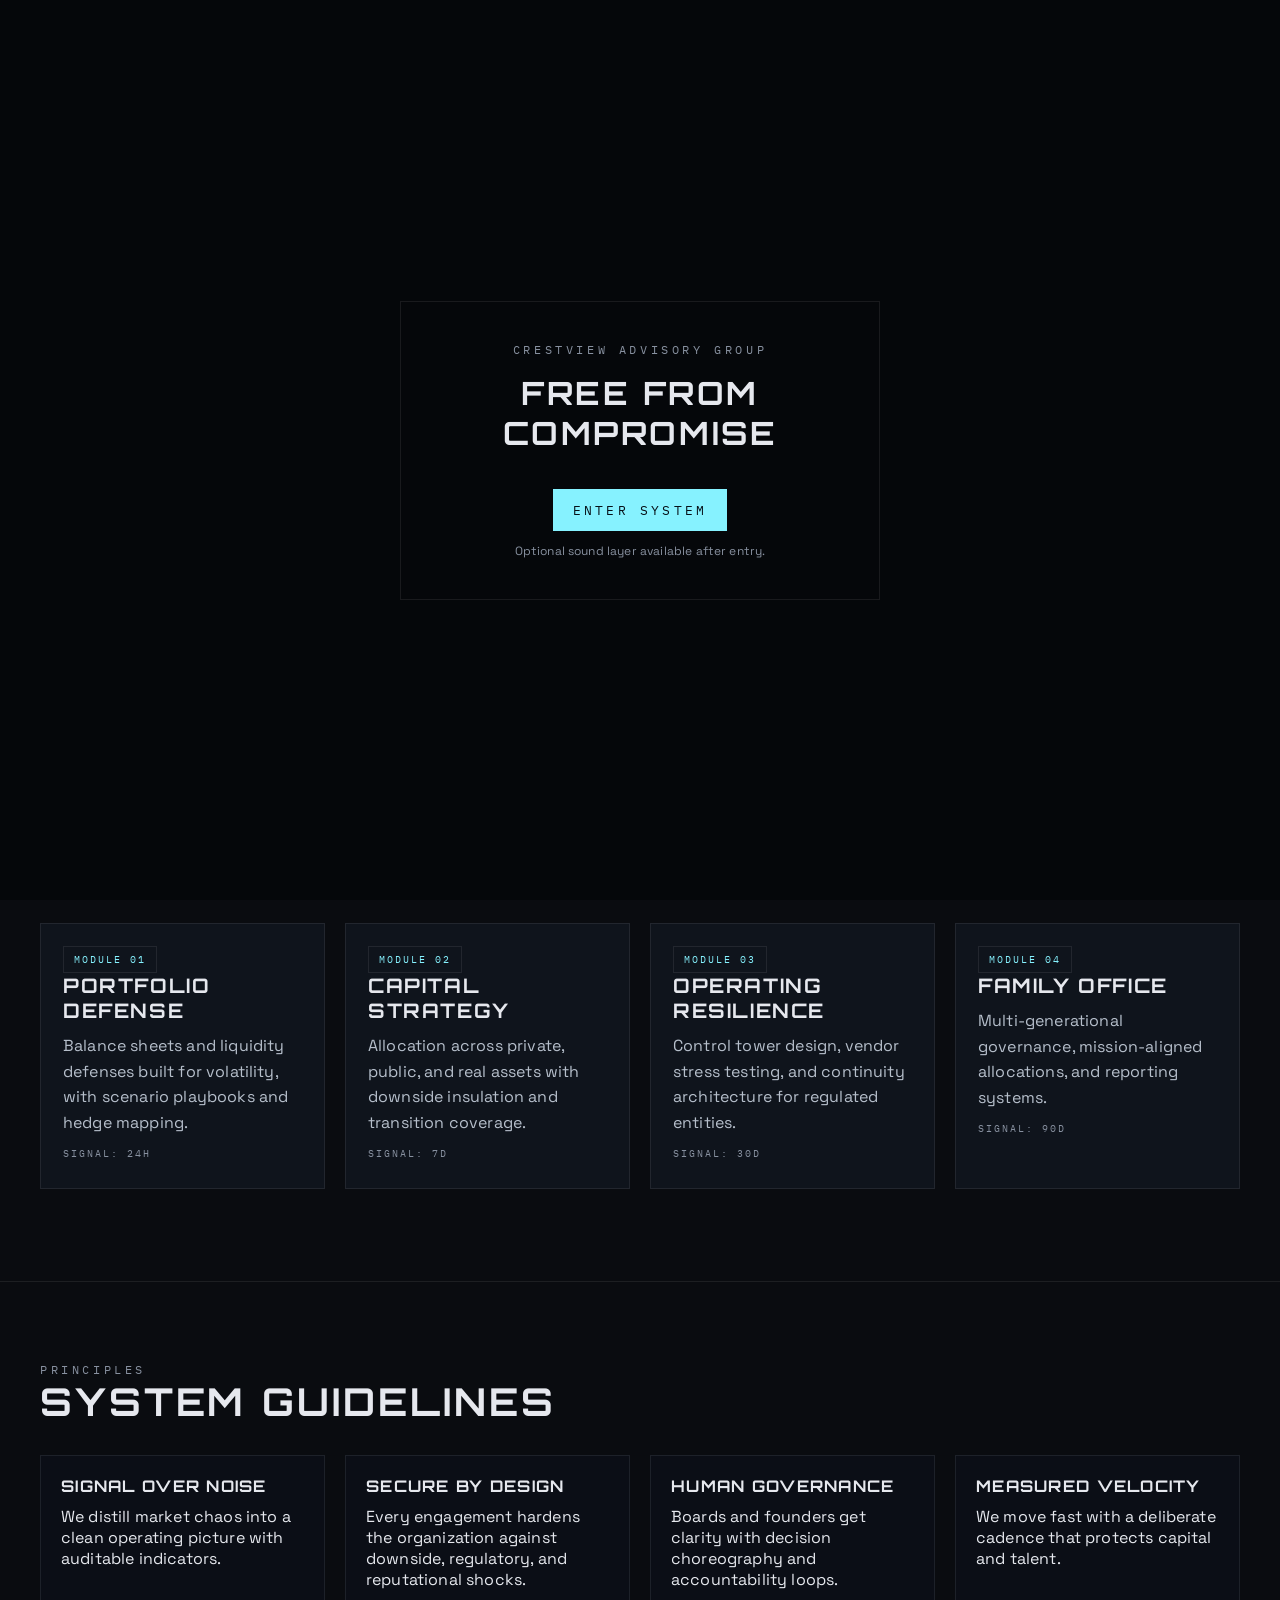
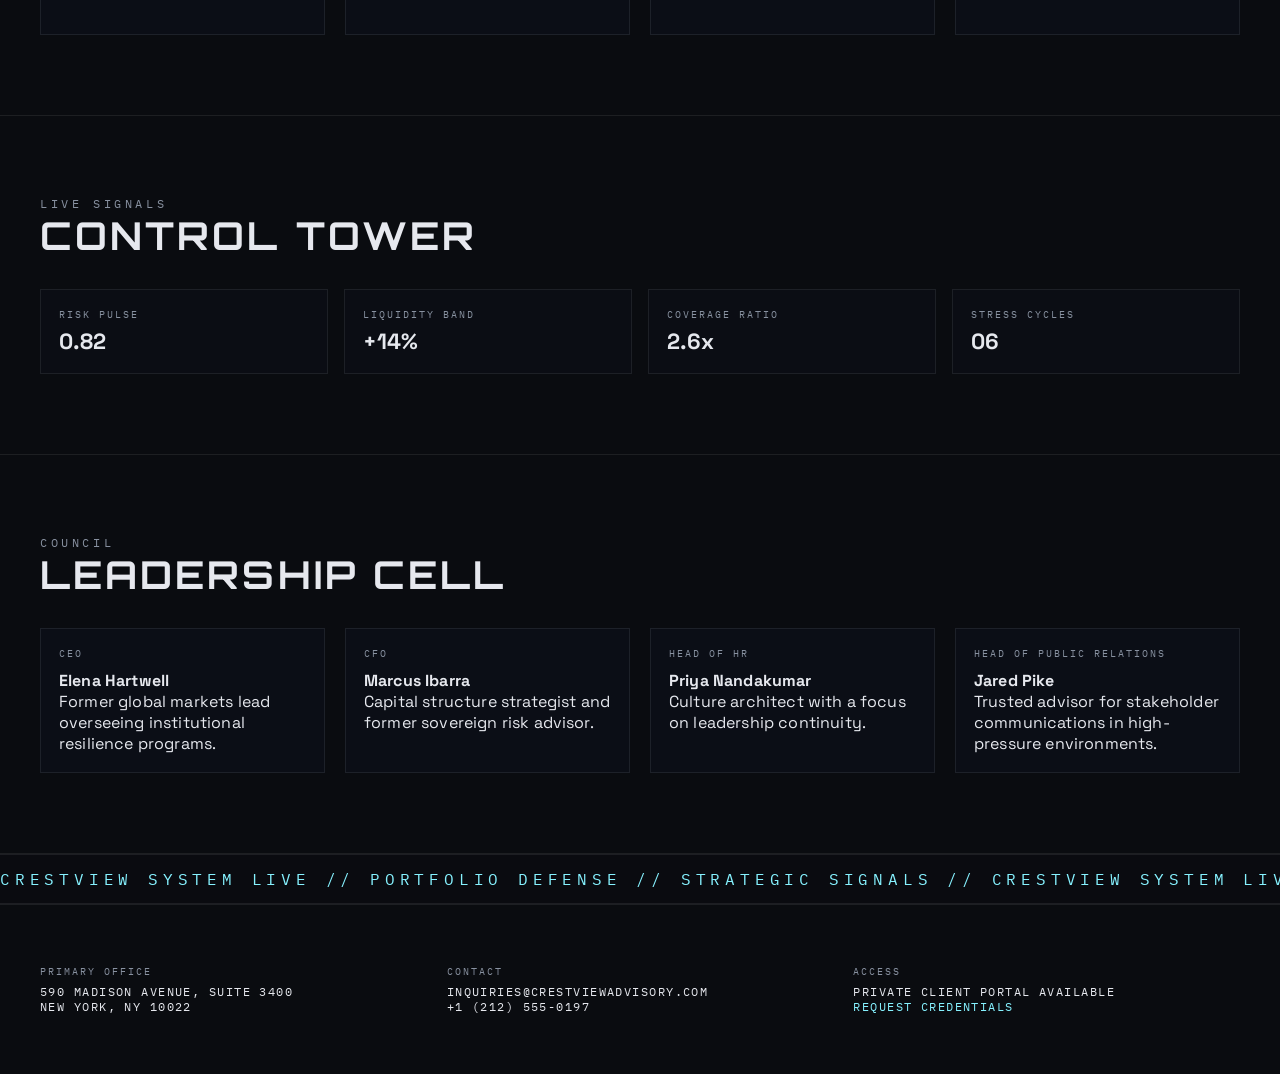
==== commit 50dc927d: "Overhaul site styling and content" ====
--- a/index.html
+++ b/index.html
@@ -1,117 +1,181 @@
-<!DOCTYPE html>
+<!doctype html>
 <html lang="en">
 <head>
-  <meta charset="UTF-8">
-  <meta name="viewport" content="width=device-width, initial-scale=1.0">
-  <title>Crestview Advisory Group - Home</title>
+  <meta charset="utf-8">
+  <meta name="viewport" content="width=device-width, initial-scale=1">
+  <title>Crestview Advisory Group | Home</title>
   <link rel="stylesheet" href="style.css">
 </head>
-<body>
-<div class="page">
-
-    <aside class="aside">
-      <div class="logo">Crestview Advisory Group</div>
-      <div class="meta">Chicago, IL | (312) 555-0194<br>contact@crestviewadvisory.com</div>
-      <nav><a href="index.html">Home</a><a href="about.html">About</a><a href="mission.html">Mission</a><a href="leadership.html">Leadership</a><a href="services.html">Services</a><a href="careers.html">Careers</a><a href="contact.html">Contact</a><a href="consult.html">Consult</a></nav>
-      <div class="meta">Office hours<br>Mon to Fri, 8:30am to 6:00pm CT</div>
-      <a class="cta" href="consult.html">Schedule a strategy call</a>
-    </aside>
-    
-<main class="main">
-    <section class="section chapter">
-      <div class="chapter">
-        <div>
-          <p class="eyebrow">Corporate Advisory</p>
-          <h1>Clarity for boardroom decisions.</h1>
-          <p>We combine analytical rigor with on-site collaboration so leadership teams can move faster without sacrificing governance.</p>
-          <div class="badge-row">
-            <span class="badge">Partner-led teams</span>
-            <span class="badge">Data-first insights</span>
-            <span class="badge">Confidential delivery</span>
-          </div>
-        </div>
-        <img class="hero-image" src="https://source.unsplash.com/1600x900/?boardroom,skyscraper" alt="Executive advisory">
-      </div>
-    </section>
-
-    <section class="section">
-      <div class="grid-3">
-        <article class="card">
-          <h3>Strategy and Transformation</h3>
-          <p>Enterprise strategy, portfolio choices, and operating model design.</p>
-          <ul><li>Market entry analysis</li><li>Org design and workforce planning</li><li>Transformation roadmaps</li></ul>
-        </article>
-        
-        <article class="card">
-          <h3>Mergers and Integration</h3>
-          <p>M and A diligence, synergy planning, and integration governance.</p>
-          <ul><li>Commercial due diligence</li><li>Synergy tracking</li><li>Post-close integration</li></ul>
-        </article>
-        
-        <article class="card">
-          <h3>Capital Planning</h3>
-          <p>Capital structure optimization and cash flow forecasting.</p>
-          <ul><li>Cost of capital modeling</li><li>Liquidity management</li><li>Capital allocation</li></ul>
-        </article>
-        </div>
-    </section>
-
-    <section class="section">
-      <div class="grid-3"><div class="kpi"><span>120+</span><p>Engagements across mid-market and PE-backed firms</p></div><div class="kpi"><span>20+</span><p>Industry verticals with repeat clients</p></div><div class="kpi"><span>$2.4B</span><p>Value captured through transformation programs</p></div></div>
-    </section>
-
-    <section class="section">
-      <h2>Engagement snapshots</h2>
-      <div class="grid-3">
-    <article class="card">
-      <h3>Redwood Manufacturing</h3>
-      <p>Global plant network redesign and cost-to-serve analysis.</p>
-      <p><strong>Result:</strong> 14% EBITDA lift in 12 months.</p>
+<body class="page-index">
+  <div id="gate" class="gate">
+    <div class="gate-inner">
+      <p class="kicker">Crestview Advisory Group</p>
+      <h1>Free from compromise</h1>
+      <button id="enter-btn" type="button">Enter system</button>
+      <p class="gate-note">Optional sound layer available after entry.</p>
+    </div>
+  </div>
+  <header class="site-header">
+    <div class="brand">Crestview</div>
+    <nav class="primary-nav">
+      <a href="index.html" data-page="index">System</a>
+      <a href="about.html" data-page="about">Story</a>
+      <a href="services.html" data-page="services">Services</a>
+      <a href="mission.html" data-page="mission">Mission</a>
+      <a href="leadership.html" data-page="leadership">Leadership</a>
+      <a href="careers.html" data-page="careers">Careers</a>
+      <a href="contact.html" data-page="contact">Contact</a>
+      <a href="consult.html" data-page="consult">Consult</a>
+    </nav>
+  </header>
+  <div class="hud">
+    <div>SYSTEM [LIVE]</div>
+    <button class="sound-toggle" type="button">SOUND ON</button>
+  </div>
+  <main>
+    <section class="hero">
+  <div>
+    <p class="kicker">Brand Book / 2026 Edition</p>
+    <h1>Free from compromise.</h1>
+    <p class="lead">Crestview Advisory Group advises institutions on resilient capital strategy, crisis posture, and transition-era growth with a signal-driven operating model.</p>
+    <div class="meta">
+      <div><span class="label">HQ</span><strong>New York</strong></div>
+      <div><span class="label">Established</span><strong>2004</strong></div>
+      <div><span class="label">Assets Advised</span><strong>$86B</strong></div>
+    </div>
+  </div>
+  <div class="hero-panel">
+    <div class="label">System brief</div>
+    <ul class="inline-list">
+      <li>Risk intelligence</li>
+      <li>Capital allocation</li>
+      <li>Operational resilience</li>
+    </ul>
+    <div class="pulse"></div>
+  </div>
+</section>
+<section>
+  <div class="section-head">
+    <div>
+      <p class="kicker">Choose your route</p>
+      <h2>Advisory modules</h2>
+    </div>
+    <div class="tag">Swipe right</div>
+  </div>
+  <div class="rail">
+    <article class="rail-card">
+      <div class="tag">Module 01</div>
+      <h3>Portfolio Defense</h3>
+      <p>Balance sheets and liquidity defenses built for volatility, with scenario playbooks and hedge mapping.</p>
+      <span class="label">Signal: 24H</span>
     </article>
-    
-    <article class="card">
-      <h3>Harborline Health</h3>
-      <p>Integration planning for a three-acquisition roll-up.</p>
-      <p><strong>Result:</strong> Unified governance and 9-month integration.</p>
+    <article class="rail-card">
+      <div class="tag">Module 02</div>
+      <h3>Capital Strategy</h3>
+      <p>Allocation across private, public, and real assets with downside insulation and transition coverage.</p>
+      <span class="label">Signal: 7D</span>
     </article>
-    
-    <article class="card">
-      <h3>Northwind SaaS</h3>
-      <p>Capital planning ahead of Series C funding.</p>
-      <p><strong>Result:</strong> Improved cash runway by 6 months.</p>
+    <article class="rail-card">
+      <div class="tag">Module 03</div>
+      <h3>Operating Resilience</h3>
+      <p>Control tower design, vendor stress testing, and continuity architecture for regulated entities.</p>
+      <span class="label">Signal: 30D</span>
     </article>
+    <article class="rail-card">
+      <div class="tag">Module 04</div>
+      <h3>Family Office</h3>
+      <p>Multi-generational governance, mission-aligned allocations, and reporting systems.</p>
+      <span class="label">Signal: 90D</span>
+    </article>
+  </div>
+</section>
+<section>
+  <div class="section-head">
+    <div>
+      <p class="kicker">Principles</p>
+      <h2>System guidelines</h2>
     </div>
-    </section>
-
-    <section class="section">
-      <h2>Client perspectives</h2>
-      <div class="grid-3">
-    <figure class="quote">
-      <blockquote>Crestview brought clarity and discipline to our growth plan without slowing momentum.</blockquote>
-      <figcaption>Alicia Perez - CFO, Harborline Health</figcaption>
-    </figure>
-    
-    <figure class="quote">
-      <blockquote>Their models stood up to investor scrutiny and gave our board real confidence.</blockquote>
-      <figcaption>Victor Lane - Chair, Redwood Manufacturing</figcaption>
-    </figure>
-    
-    <figure class="quote">
-      <blockquote>They embedded with our teams and helped us make the hard calls faster.</blockquote>
-      <figcaption>Danielle Fry - CEO, Northwind SaaS</figcaption>
-    </figure>
+  </div>
+  <div class="grid">
+    <div class="card">
+      <h4>Signal over noise</h4>
+      <p>We distill market chaos into a clean operating picture with auditable indicators.</p>
     </div>
-    </section>
-
-    <section class="section">
-      <h2>Advisory briefs archive</h2>
-      <div class="grid-3">
-        <div class="tile"><h3>2024</h3><p>Capital allocation reset across three portfolios.</p></div>
-        <div class="tile"><h3>2023</h3><p>Margin resilience programs in manufacturing.</p></div>
-        <div class="tile"><h3>2022</h3><p>Risk and compliance modernization playbook.</p></div>
-      </div>
-    </section>
-    <footer class="footer">Copyright 2026 Crestview Advisory Group.</footer></main>
-</div>
+    <div class="card">
+      <h4>Secure by design</h4>
+      <p>Every engagement hardens the organization against downside, regulatory, and reputational shocks.</p>
+    </div>
+    <div class="card">
+      <h4>Human governance</h4>
+      <p>Boards and founders get clarity with decision choreography and accountability loops.</p>
+    </div>
+    <div class="card">
+      <h4>Measured velocity</h4>
+      <p>We move fast with a deliberate cadence that protects capital and talent.</p>
+    </div>
+  </div>
+</section>
+<section>
+  <div class="section-head">
+    <div>
+      <p class="kicker">Live signals</p>
+      <h2>Control tower</h2>
+    </div>
+  </div>
+  <div class="signal-grid">
+    <div class="signal"><span class="label">Risk pulse</span><strong>0.82</strong></div>
+    <div class="signal"><span class="label">Liquidity band</span><strong>+14%</strong></div>
+    <div class="signal"><span class="label">Coverage ratio</span><strong>2.6x</strong></div>
+    <div class="signal"><span class="label">Stress cycles</span><strong>06</strong></div>
+  </div>
+</section>
+<section>
+  <div class="section-head">
+    <div>
+      <p class="kicker">Council</p>
+      <h2>Leadership cell</h2>
+    </div>
+  </div>
+  <div class="people">
+    <div class="person"><div class="role">CEO</div><strong>Elena Hartwell</strong><p>Former global markets lead overseeing institutional resilience programs.</p></div>
+    <div class="person"><div class="role">CFO</div><strong>Marcus Ibarra</strong><p>Capital structure strategist and former sovereign risk advisor.</p></div>
+    <div class="person"><div class="role">Head of HR</div><strong>Priya Nandakumar</strong><p>Culture architect with a focus on leadership continuity.</p></div>
+    <div class="person"><div class="role">Head of Public Relations</div><strong>Jared Pike</strong><p>Trusted advisor for stakeholder communications in high-pressure environments.</p></div>
+  </div>
+</section>
+  </main>
+  <div class="ticker">
+    <div class="ticker-track">CRESTVIEW SYSTEM LIVE // PORTFOLIO DEFENSE // STRATEGIC SIGNALS // CRESTVIEW SYSTEM LIVE // PORTFOLIO DEFENSE // STRATEGIC SIGNALS //</div>
+  </div>
+  <footer class="site-footer">
+    <div>
+      <div class="label">Primary Office</div>
+      590 Madison Avenue, Suite 3400<br>
+      New York, NY 10022
+    </div>
+    <div>
+      <div class="label">Contact</div>
+      inquiries@crestviewadvisory.com<br>
+      +1 (212) 555-0197
+    </div>
+    <div>
+      <div class="label">Access</div>
+      Private client portal available<br>
+      <a href="consult.html">Request credentials</a>
+    </div>
+  </footer>
+  <script>
+    const gate = document.getElementById('gate');
+    const enterBtn = document.getElementById('enter-btn');
+    const soundBtn = document.querySelector('.sound-toggle');
+    enterBtn.addEventListener('click', () => {
+      gate.classList.add('hidden');
+      document.body.classList.add('entered');
+    });
+    soundBtn.addEventListener('click', () => {
+      soundBtn.classList.toggle('off');
+      soundBtn.textContent = soundBtn.classList.contains('off') ? 'SOUND OFF' : 'SOUND ON';
+    });
+  </script>
 </body>
-</html>+</html>
--- a/style.css
+++ b/style.css
@@ -1,105 +1,500 @@
-@import url('https://fonts.googleapis.com/css2?family=Libre+Baskerville:wght@400;700&family=Work+Sans:wght@300;400;600&display=swap');
+@import url('https://fonts.googleapis.com/css2?family=IBM+Plex+Mono:wght@300;400;500&family=Orbitron:wght@400;600;700&family=Space+Grotesk:wght@300;400;500;600&display=swap');
 
 :root {
-  --navy: #0f2c4c;
-  --gold: #c9a35a;
-  --sand: #f7f2ea;
-  --ink: #1f2329;
-  --muted: #5d6672;
-  --border: #e3dbd0;
-  --shadow: 0 18px 40px rgba(15, 44, 76, 0.12);
-}
-
-* { box-sizing: border-box; }
+  --bg: #0a0c10;
+  --panel: #0f141c;
+  --ink: #e6e8ee;
+  --muted: #8891a0;
+  --accent: #86f2ff;
+  --accent-2: #f5b3ff;
+  --line: rgba(255, 255, 255, 0.08);
+}
+
+* {
+  box-sizing: border-box;
+  margin: 0;
+  padding: 0;
+}
+
 body {
-  margin: 0;
-  font-family: 'Work Sans', sans-serif;
-  background: linear-gradient(180deg, #f7f2ea 0%, #ffffff 60%);
+  font-family: 'Space Grotesk', sans-serif;
+  background: var(--bg);
   color: var(--ink);
-}
-
-a { color: inherit; text-decoration: none; }
-
-.page { display: grid; grid-template-columns: 260px 1fr; min-height: 100vh; }
-
-.aside {
-  position: sticky;
+  min-height: 100vh;
+  letter-spacing: 0.01em;
+}
+
+body::before {
+  content: "";
+  position: fixed;
+  inset: 0;
+  background: repeating-linear-gradient(0deg, rgba(255,255,255,0.04) 0 1px, transparent 1px 4px);
+  mix-blend-mode: screen;
+  opacity: 0.4;
+  pointer-events: none;
+  z-index: 0;
+}
+
+body::after {
+  content: "";
+  position: fixed;
+  inset: 0;
+  background: radial-gradient(circle at 20% 10%, rgba(134,242,255,0.12), transparent 45%),
+              radial-gradient(circle at 80% 20%, rgba(245,179,255,0.08), transparent 40%);
+  opacity: 0.8;
+  pointer-events: none;
+  z-index: 0;
+}
+
+a {
+  color: inherit;
+  text-decoration: none;
+}
+
+.site-header {
+  position: fixed;
   top: 0;
-  height: 100vh;
-  padding: 28px 22px;
-  background: #fff;
-  border-right: 1px solid var(--border);
-}
-
-.logo { font-family: 'Libre Baskerville', serif; font-size: 1.4rem; margin-bottom: 16px; }
-
-.aside .meta { font-size: 0.85rem; color: var(--muted); margin-bottom: 20px; }
-
-.aside nav { display: grid; gap: 10px; margin-bottom: 24px; }
-
-.aside nav a { color: var(--muted); font-size: 0.95rem; }
-.aside nav a:hover { color: var(--navy); }
-
-.cta { display: inline-block; padding: 10px 14px; background: var(--gold); color: #fff; border-radius: 999px; font-weight: 600; border: none; }
-.aside .cta { margin-top: 10px; }
-
-.main { padding: 40px 60px; }
-
-.section { padding: 60px 0; border-bottom: 1px solid var(--border); }
-
-.chapter {
-  display: grid;
-  grid-template-columns: repeat(auto-fit, minmax(260px, 1fr));
-  gap: 30px;
+  left: 0;
+  right: 0;
+  display: flex;
   align-items: center;
-}
-
-.section h1, .section h2 {
-  font-family: 'Libre Baskerville', serif;
-  margin: 0 0 12px 0;
-}
-
-.eyebrow { text-transform: uppercase; letter-spacing: 2px; font-size: 0.75rem; color: var(--muted); font-weight: 600; }
-
-.hero-image { width: 100%; border-radius: 18px; box-shadow: var(--shadow); }
-
-.badge-row { display: flex; gap: 10px; flex-wrap: wrap; }
-.badge { border: 1px solid var(--border); padding: 6px 12px; border-radius: 999px; font-size: 0.8rem; }
-
-.grid-3 { display: grid; gap: 22px; grid-template-columns: repeat(auto-fit, minmax(220px, 1fr)); }
-
-.card { background: #fff; border: 1px solid var(--border); border-radius: 16px; padding: 22px; box-shadow: var(--shadow); }
-.card ul { margin: 12px 0 0; padding-left: 18px; color: var(--muted); }
-
-.kpi { background: #fff; border: 1px solid var(--border); border-radius: 16px; padding: 20px; }
-.kpi span { font-size: 2rem; font-family: 'Libre Baskerville', serif; color: var(--navy); }
-.kpi p { margin: 6px 0 0; color: var(--muted); }
-
-.quote { background: #fff; border-left: 4px solid var(--gold); padding: 20px; border-radius: 16px; box-shadow: var(--shadow); }
-.quote blockquote { margin: 0 0 12px; font-style: italic; }
-.quote figcaption { font-weight: 600; color: var(--navy); }
-
-.team-card { display: grid; grid-template-columns: 80px 1fr; gap: 16px; align-items: center; background: #fff; border-radius: 16px; padding: 18px; border: 1px solid var(--border); }
-.team-card img { width: 80px; height: 80px; border-radius: 50%; object-fit: cover; }
-.role { color: var(--gold); font-weight: 600; margin: 2px 0 6px; }
-
-.milestone { border-left: 3px solid var(--navy); padding-left: 16px; }
-.milestone span { font-weight: 700; color: var(--navy); }
-
-.step { background: #fff; border: 1px dashed var(--border); padding: 18px; border-radius: 14px; }
-.tile { background: #fff; border: 1px solid var(--border); border-radius: 16px; padding: 20px; }
-
-.form { display: grid; gap: 12px; }
-input, textarea, select { width: 100%; padding: 10px 12px; border-radius: 10px; border: 1px solid var(--border); font-family: inherit; }
-textarea { min-height: 120px; }
-
-.footer { padding: 40px 0 0; font-size: 0.9rem; color: var(--muted); }
-
-@keyframes rise { from { opacity: 0; transform: translateY(18px); } to { opacity: 1; transform: translateY(0); } }
-.section { animation: rise 0.7s ease both; }
-
-@media (max-width: 960px) {
-  .page { grid-template-columns: 1fr; }
-  .aside { position: relative; height: auto; border-right: none; border-bottom: 1px solid var(--border); }
-  .main { padding: 30px; }
-}
+  justify-content: space-between;
+  padding: 22px 40px;
+  border-bottom: 1px solid var(--line);
+  background: rgba(8, 10, 14, 0.72);
+  backdrop-filter: blur(12px);
+  z-index: 5;
+}
+
+.brand {
+  font-family: 'Orbitron', sans-serif;
+  font-size: 14px;
+  letter-spacing: 0.4em;
+  text-transform: uppercase;
+}
+
+.primary-nav {
+  display: flex;
+  gap: 18px;
+  font-family: 'IBM Plex Mono', monospace;
+  font-size: 11px;
+  text-transform: uppercase;
+  letter-spacing: 0.22em;
+}
+
+.primary-nav a {
+  color: var(--muted);
+  transition: color 0.2s ease;
+}
+
+.primary-nav a:hover {
+  color: var(--accent);
+}
+
+body.page-index .primary-nav a[data-page="index"],
+body.page-about .primary-nav a[data-page="about"],
+body.page-services .primary-nav a[data-page="services"],
+body.page-mission .primary-nav a[data-page="mission"],
+body.page-leadership .primary-nav a[data-page="leadership"],
+body.page-careers .primary-nav a[data-page="careers"],
+body.page-contact .primary-nav a[data-page="contact"],
+body.page-consult .primary-nav a[data-page="consult"] {
+  color: var(--accent);
+}
+
+.hud {
+  position: fixed;
+  top: 86px;
+  right: 40px;
+  display: flex;
+  gap: 12px;
+  align-items: center;
+  font-family: 'IBM Plex Mono', monospace;
+  font-size: 11px;
+  text-transform: uppercase;
+  letter-spacing: 0.18em;
+  z-index: 4;
+}
+
+.sound-toggle {
+  border: 1px solid var(--line);
+  background: transparent;
+  color: var(--ink);
+  padding: 8px 12px;
+  font-family: 'IBM Plex Mono', monospace;
+  font-size: 10px;
+  letter-spacing: 0.2em;
+  text-transform: uppercase;
+  cursor: pointer;
+}
+
+.sound-toggle.off {
+  color: var(--muted);
+}
+
+main {
+  position: relative;
+  z-index: 1;
+  padding-top: 120px;
+}
+
+section {
+  padding: 80px 40px;
+  border-bottom: 1px solid var(--line);
+}
+
+.hero {
+  display: grid;
+  grid-template-columns: repeat(auto-fit, minmax(240px, 1fr));
+  gap: 36px;
+  align-items: end;
+  min-height: 70vh;
+}
+
+.kicker {
+  font-family: 'IBM Plex Mono', monospace;
+  font-size: 12px;
+  text-transform: uppercase;
+  letter-spacing: 0.3em;
+  color: var(--muted);
+}
+
+.hero h1 {
+  font-family: 'Orbitron', sans-serif;
+  font-size: clamp(2.8rem, 6vw, 6rem);
+  text-transform: uppercase;
+  letter-spacing: 0.08em;
+  margin: 16px 0 20px;
+}
+
+.lead {
+  font-size: 18px;
+  line-height: 1.6;
+  color: #cbd2dc;
+  max-width: 560px;
+}
+
+.meta {
+  display: grid;
+  grid-template-columns: repeat(auto-fit, minmax(120px, 1fr));
+  gap: 16px;
+  margin-top: 28px;
+}
+
+.meta div {
+  padding: 14px;
+  border: 1px solid var(--line);
+  background: rgba(15, 20, 28, 0.6);
+}
+
+.label {
+  display: block;
+  font-family: 'IBM Plex Mono', monospace;
+  font-size: 10px;
+  letter-spacing: 0.2em;
+  text-transform: uppercase;
+  color: var(--muted);
+  margin-bottom: 6px;
+}
+
+.hero-panel {
+  border: 1px solid var(--line);
+  padding: 26px;
+  background: rgba(10, 12, 16, 0.7);
+  position: relative;
+  overflow: hidden;
+}
+
+.hero-panel::after {
+  content: "";
+  position: absolute;
+  inset: -40% 0 0 40%;
+  background: linear-gradient(120deg, transparent, rgba(134,242,255,0.15), transparent);
+  opacity: 0.6;
+  animation: sweep 5s linear infinite;
+}
+
+.inline-list {
+  list-style: none;
+  display: grid;
+  gap: 8px;
+  margin-top: 14px;
+}
+
+.pulse {
+  width: 100%;
+  height: 3px;
+  background: linear-gradient(90deg, transparent, var(--accent), transparent);
+  margin-top: 20px;
+  animation: pulse 2.6s ease-in-out infinite;
+}
+
+.section-head {
+  display: flex;
+  align-items: center;
+  justify-content: space-between;
+  gap: 20px;
+  margin-bottom: 30px;
+}
+
+.section-head h2 {
+  font-family: 'Orbitron', sans-serif;
+  text-transform: uppercase;
+  letter-spacing: 0.08em;
+  font-size: clamp(1.8rem, 3vw, 3rem);
+}
+
+.rail {
+  display: grid;
+  grid-auto-flow: column;
+  grid-auto-columns: minmax(240px, 340px);
+  gap: 20px;
+  overflow-x: auto;
+  padding-bottom: 12px;
+  scroll-snap-type: x mandatory;
+}
+
+.rail::-webkit-scrollbar {
+  height: 6px;
+}
+
+.rail::-webkit-scrollbar-thumb {
+  background: var(--accent);
+}
+
+.rail-card {
+  border: 1px solid var(--line);
+  background: var(--panel);
+  padding: 22px;
+  scroll-snap-align: start;
+  position: relative;
+  min-height: 240px;
+}
+
+.rail-card h3 {
+  font-family: 'Orbitron', sans-serif;
+  font-size: 20px;
+  text-transform: uppercase;
+  letter-spacing: 0.08em;
+  margin-bottom: 10px;
+}
+
+.rail-card p {
+  color: #b6bfcb;
+  line-height: 1.6;
+  margin-bottom: 12px;
+}
+
+.tag {
+  display: inline-block;
+  border: 1px solid var(--line);
+  padding: 6px 10px;
+  font-family: 'IBM Plex Mono', monospace;
+  font-size: 10px;
+  letter-spacing: 0.2em;
+  text-transform: uppercase;
+  color: var(--accent);
+}
+
+.grid {
+  display: grid;
+  grid-template-columns: repeat(auto-fit, minmax(220px, 1fr));
+  gap: 20px;
+}
+
+.card {
+  border: 1px solid var(--line);
+  background: rgba(12, 16, 24, 0.8);
+  padding: 20px;
+  min-height: 180px;
+}
+
+.card h4 {
+  font-family: 'Orbitron', sans-serif;
+  text-transform: uppercase;
+  letter-spacing: 0.08em;
+  margin-bottom: 10px;
+}
+
+.signal-grid {
+  display: grid;
+  grid-template-columns: repeat(auto-fit, minmax(160px, 1fr));
+  gap: 16px;
+}
+
+.signal {
+  padding: 18px;
+  border: 1px solid var(--line);
+  background: rgba(12, 16, 24, 0.6);
+}
+
+.signal strong {
+  display: block;
+  font-size: 22px;
+  margin-top: 6px;
+}
+
+.people {
+  display: grid;
+  grid-template-columns: repeat(auto-fit, minmax(200px, 1fr));
+  gap: 20px;
+}
+
+.person {
+  border: 1px solid var(--line);
+  padding: 18px;
+  background: rgba(12, 16, 24, 0.8);
+}
+
+.person .role {
+  color: var(--muted);
+  font-family: 'IBM Plex Mono', monospace;
+  text-transform: uppercase;
+  letter-spacing: 0.2em;
+  font-size: 10px;
+  margin-bottom: 10px;
+}
+
+.form-grid {
+  display: grid;
+  grid-template-columns: repeat(auto-fit, minmax(220px, 1fr));
+  gap: 16px;
+}
+
+input,
+select,
+textarea {
+  width: 100%;
+  padding: 12px 14px;
+  border: 1px solid var(--line);
+  background: rgba(5, 8, 12, 0.8);
+  color: var(--ink);
+  font-family: 'Space Grotesk', sans-serif;
+}
+
+textarea {
+  min-height: 120px;
+}
+
+button.primary {
+  background: var(--accent);
+  color: #081018;
+  border: none;
+  padding: 12px 18px;
+  font-family: 'IBM Plex Mono', monospace;
+  text-transform: uppercase;
+  letter-spacing: 0.2em;
+  cursor: pointer;
+}
+
+.site-footer {
+  padding: 60px 40px;
+  display: grid;
+  grid-template-columns: repeat(auto-fit, minmax(220px, 1fr));
+  gap: 20px;
+  border-top: 1px solid var(--line);
+  font-family: 'IBM Plex Mono', monospace;
+  font-size: 12px;
+  letter-spacing: 0.12em;
+  text-transform: uppercase;
+}
+
+.site-footer a {
+  color: var(--accent);
+}
+
+.gate {
+  position: fixed;
+  inset: 0;
+  background: #05070a;
+  display: flex;
+  align-items: center;
+  justify-content: center;
+  z-index: 999;
+  transition: opacity 0.5s ease;
+}
+
+.gate.hidden {
+  opacity: 0;
+  pointer-events: none;
+}
+
+.gate-inner {
+  text-align: center;
+  max-width: 480px;
+  padding: 40px;
+  border: 1px solid var(--line);
+}
+
+.gate-inner h1 {
+  font-family: 'Orbitron', sans-serif;
+  text-transform: uppercase;
+  letter-spacing: 0.08em;
+  margin: 16px 0;
+}
+
+.gate-inner button {
+  margin-top: 20px;
+  background: var(--accent);
+  color: #061017;
+  border: none;
+  padding: 12px 20px;
+  font-family: 'IBM Plex Mono', monospace;
+  text-transform: uppercase;
+  letter-spacing: 0.24em;
+  cursor: pointer;
+}
+
+.gate-note {
+  color: var(--muted);
+  font-size: 12px;
+  margin-top: 12px;
+}
+
+.ticker {
+  overflow: hidden;
+  border-top: 1px solid var(--line);
+  border-bottom: 1px solid var(--line);
+  background: rgba(10, 12, 16, 0.9);
+}
+
+.ticker-track {
+  display: inline-block;
+  white-space: nowrap;
+  padding: 14px 0;
+  animation: ticker 18s linear infinite;
+  font-family: 'IBM Plex Mono', monospace;
+  letter-spacing: 0.3em;
+  text-transform: uppercase;
+  color: var(--accent);
+}
+
+@keyframes sweep {
+  0% { transform: translateX(-60%); }
+  100% { transform: translateX(60%); }
+}
+
+@keyframes pulse {
+  0%, 100% { opacity: 0.3; }
+  50% { opacity: 1; }
+}
+
+@keyframes ticker {
+  0% { transform: translateX(0); }
+  100% { transform: translateX(-50%); }
+}
+
+@media (max-width: 900px) {
+  .primary-nav {
+    display: none;
+  }
+  .site-header {
+    padding: 18px 20px;
+  }
+  section {
+    padding: 60px 20px;
+  }
+  .hud {
+    right: 20px;
+  }
+}
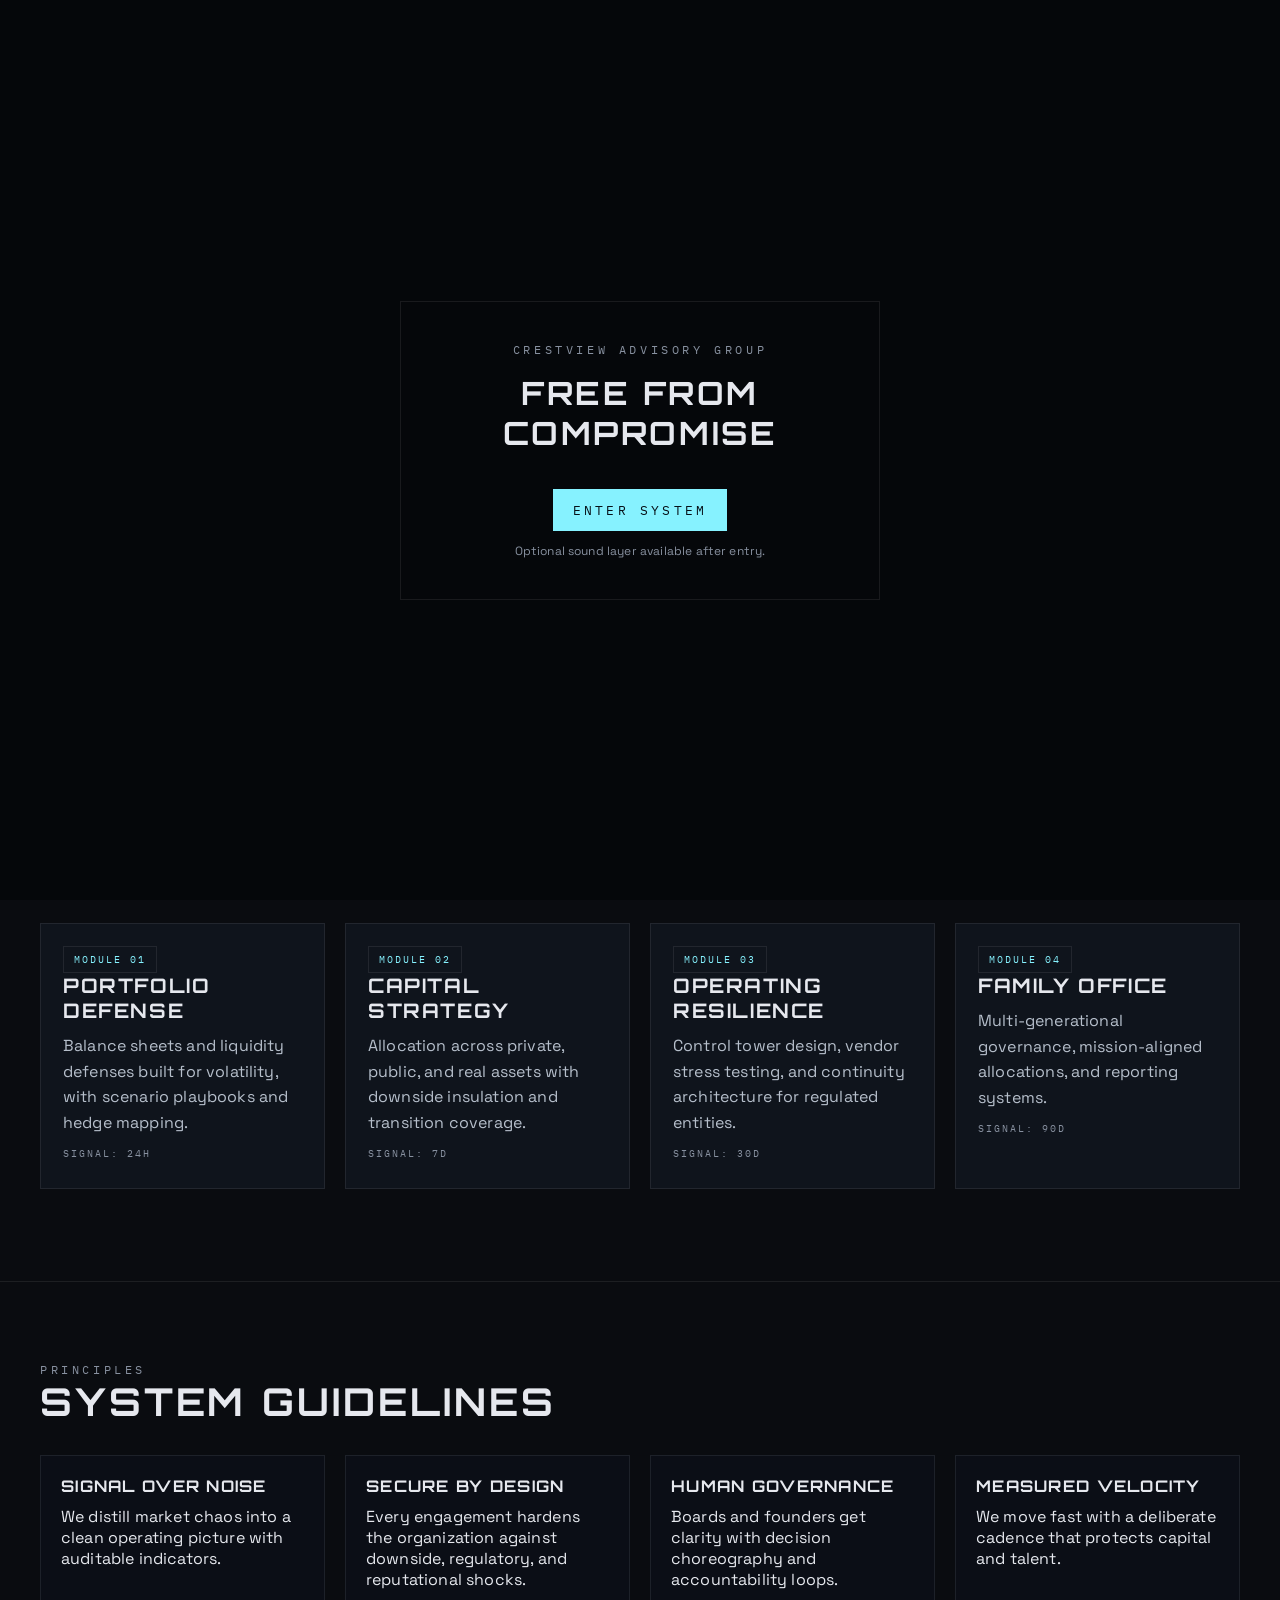
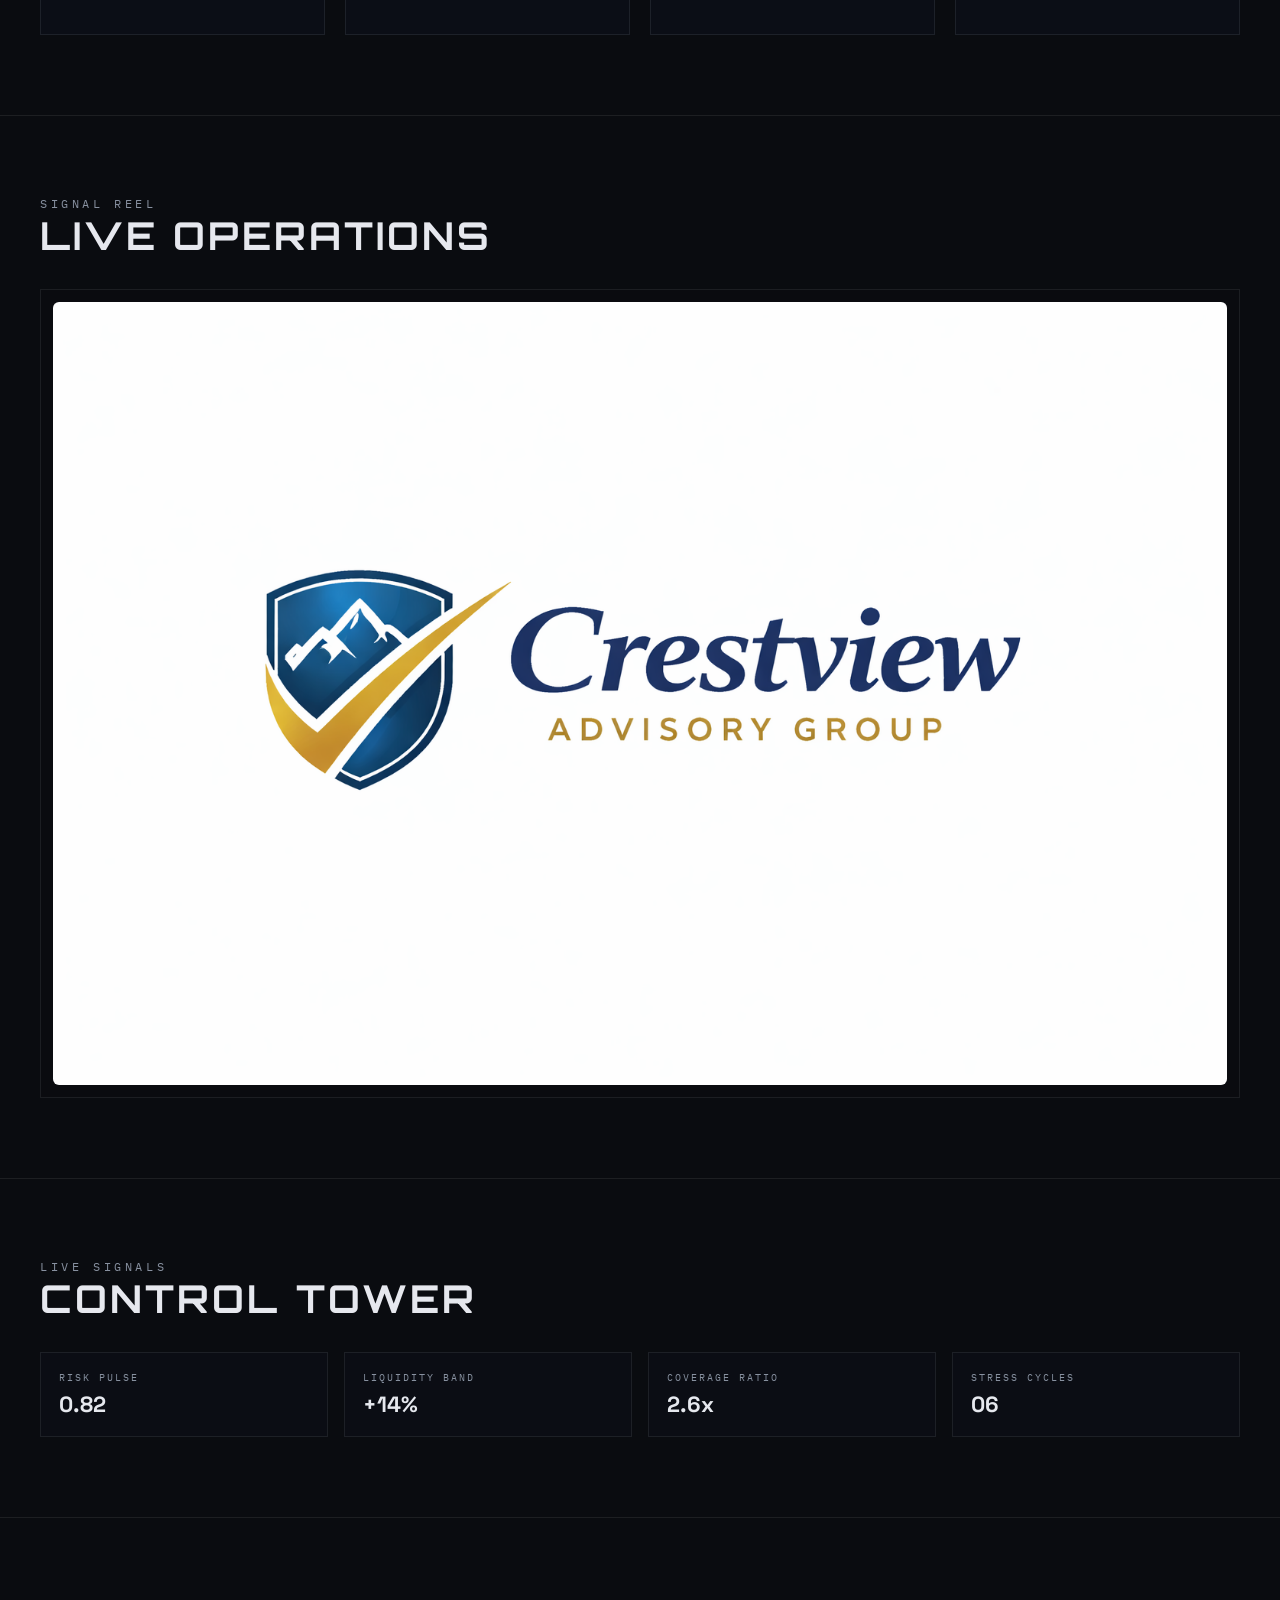
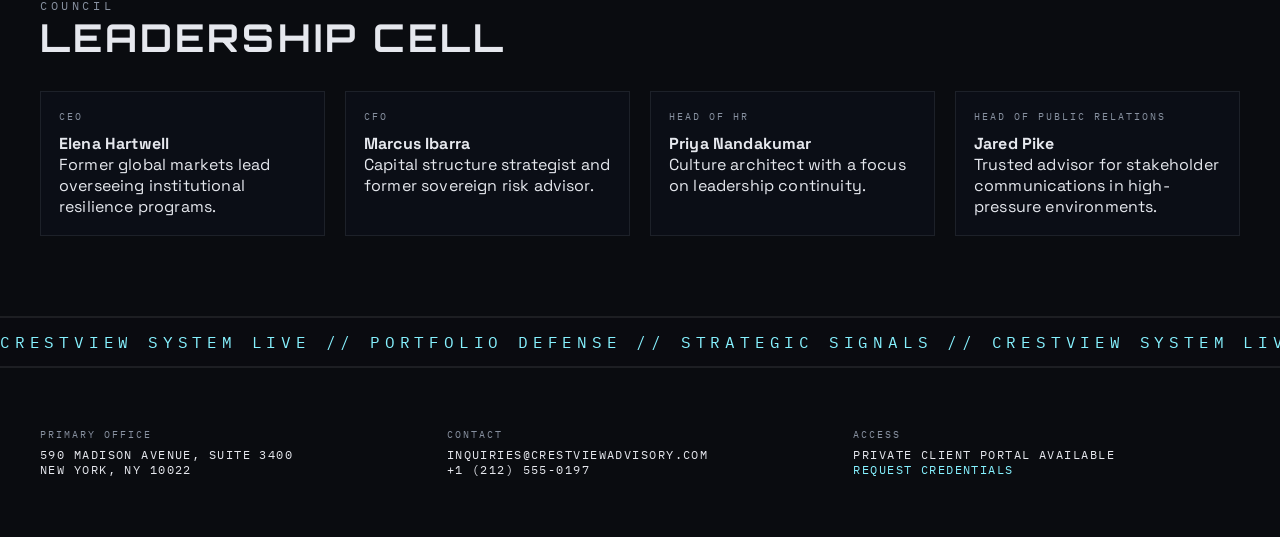
==== commit 1f698ac9: "Add brand assets and update layout" ====
--- a/index.html
+++ b/index.html
@@ -5,6 +5,7 @@
   <meta name="viewport" content="width=device-width, initial-scale=1">
   <title>Crestview Advisory Group | Home</title>
   <link rel="stylesheet" href="style.css">
+  <link rel="icon" type="image/png" href="assets/favicon.png">
 </head>
 <body class="page-index">
   <div id="gate" class="gate">
@@ -16,7 +17,7 @@
     </div>
   </div>
   <header class="site-header">
-    <div class="brand">Crestview</div>
+    <div class="brand"><img class="brand-logo" src="assets/logo.png" alt="Crestview logo">Crestview</div>
     <nav class="primary-nav">
       <a href="index.html" data-page="index">System</a>
       <a href="about.html" data-page="about">Story</a>
@@ -44,14 +45,19 @@
       <div><span class="label">Assets Advised</span><strong>$86B</strong></div>
     </div>
   </div>
-  <div class="hero-panel">
-    <div class="label">System brief</div>
-    <ul class="inline-list">
-      <li>Risk intelligence</li>
-      <li>Capital allocation</li>
-      <li>Operational resilience</li>
-    </ul>
-    <div class="pulse"></div>
+  <div class="hero-stack">
+    <div class="hero-panel">
+      <div class="label">System brief</div>
+      <ul class="inline-list">
+        <li>Risk intelligence</li>
+        <li>Capital allocation</li>
+        <li>Operational resilience</li>
+      </ul>
+      <div class="pulse"></div>
+    </div>
+    <div class="hero-visual" style="background-image: url('assets/hero-1.png');">
+      <span class="label">Signal capture</span>
+    </div>
   </div>
 </section>
 <section>
@@ -113,6 +119,19 @@
       <h4>Measured velocity</h4>
       <p>We move fast with a deliberate cadence that protects capital and talent.</p>
     </div>
+  </div>
+</section>
+<section>
+  <div class="section-head">
+    <div>
+      <p class="kicker">Signal reel</p>
+      <h2>Live operations</h2>
+    </div>
+  </div>
+  <div class="media-frame">
+    <video autoplay muted loop playsinline poster="assets/hero-1.png">
+      <source src="assets/reel.mp4" type="video/mp4">
+    </video>
   </div>
 </section>
 <section>
--- a/style.css
+++ b/style.css
@@ -71,6 +71,17 @@
   font-size: 14px;
   letter-spacing: 0.4em;
   text-transform: uppercase;
+  display: flex;
+  align-items: center;
+  gap: 12px;
+}
+
+.brand-logo {
+  width: 26px;
+  height: 26px;
+  object-fit: cover;
+  border-radius: 6px;
+  border: 1px solid var(--line);
 }
 
 .primary-nav {
@@ -151,6 +162,11 @@
   min-height: 70vh;
 }
 
+.hero-stack {
+  display: grid;
+  gap: 18px;
+}
+
 .kicker {
   font-family: 'IBM Plex Mono', monospace;
   font-size: 12px;
@@ -214,6 +230,29 @@
   animation: sweep 5s linear infinite;
 }
 
+.hero-visual {
+  position: relative;
+  border: 1px solid var(--line);
+  min-height: 220px;
+  background-size: cover;
+  background-position: center;
+  overflow: hidden;
+}
+
+.hero-visual::after {
+  content: "";
+  position: absolute;
+  inset: 0;
+  background: linear-gradient(120deg, rgba(9,12,16,0.7), rgba(9,12,16,0.2));
+}
+
+.hero-visual .label {
+  position: absolute;
+  bottom: 16px;
+  left: 16px;
+  z-index: 1;
+}
+
 .inline-list {
   list-style: none;
   display: grid;
@@ -314,6 +353,18 @@
   text-transform: uppercase;
   letter-spacing: 0.08em;
   margin-bottom: 10px;
+}
+
+.media-frame {
+  border: 1px solid var(--line);
+  padding: 12px;
+  background: rgba(10, 12, 16, 0.7);
+}
+
+.media-frame video {
+  width: 100%;
+  display: block;
+  border-radius: 6px;
 }
 
 .signal-grid {
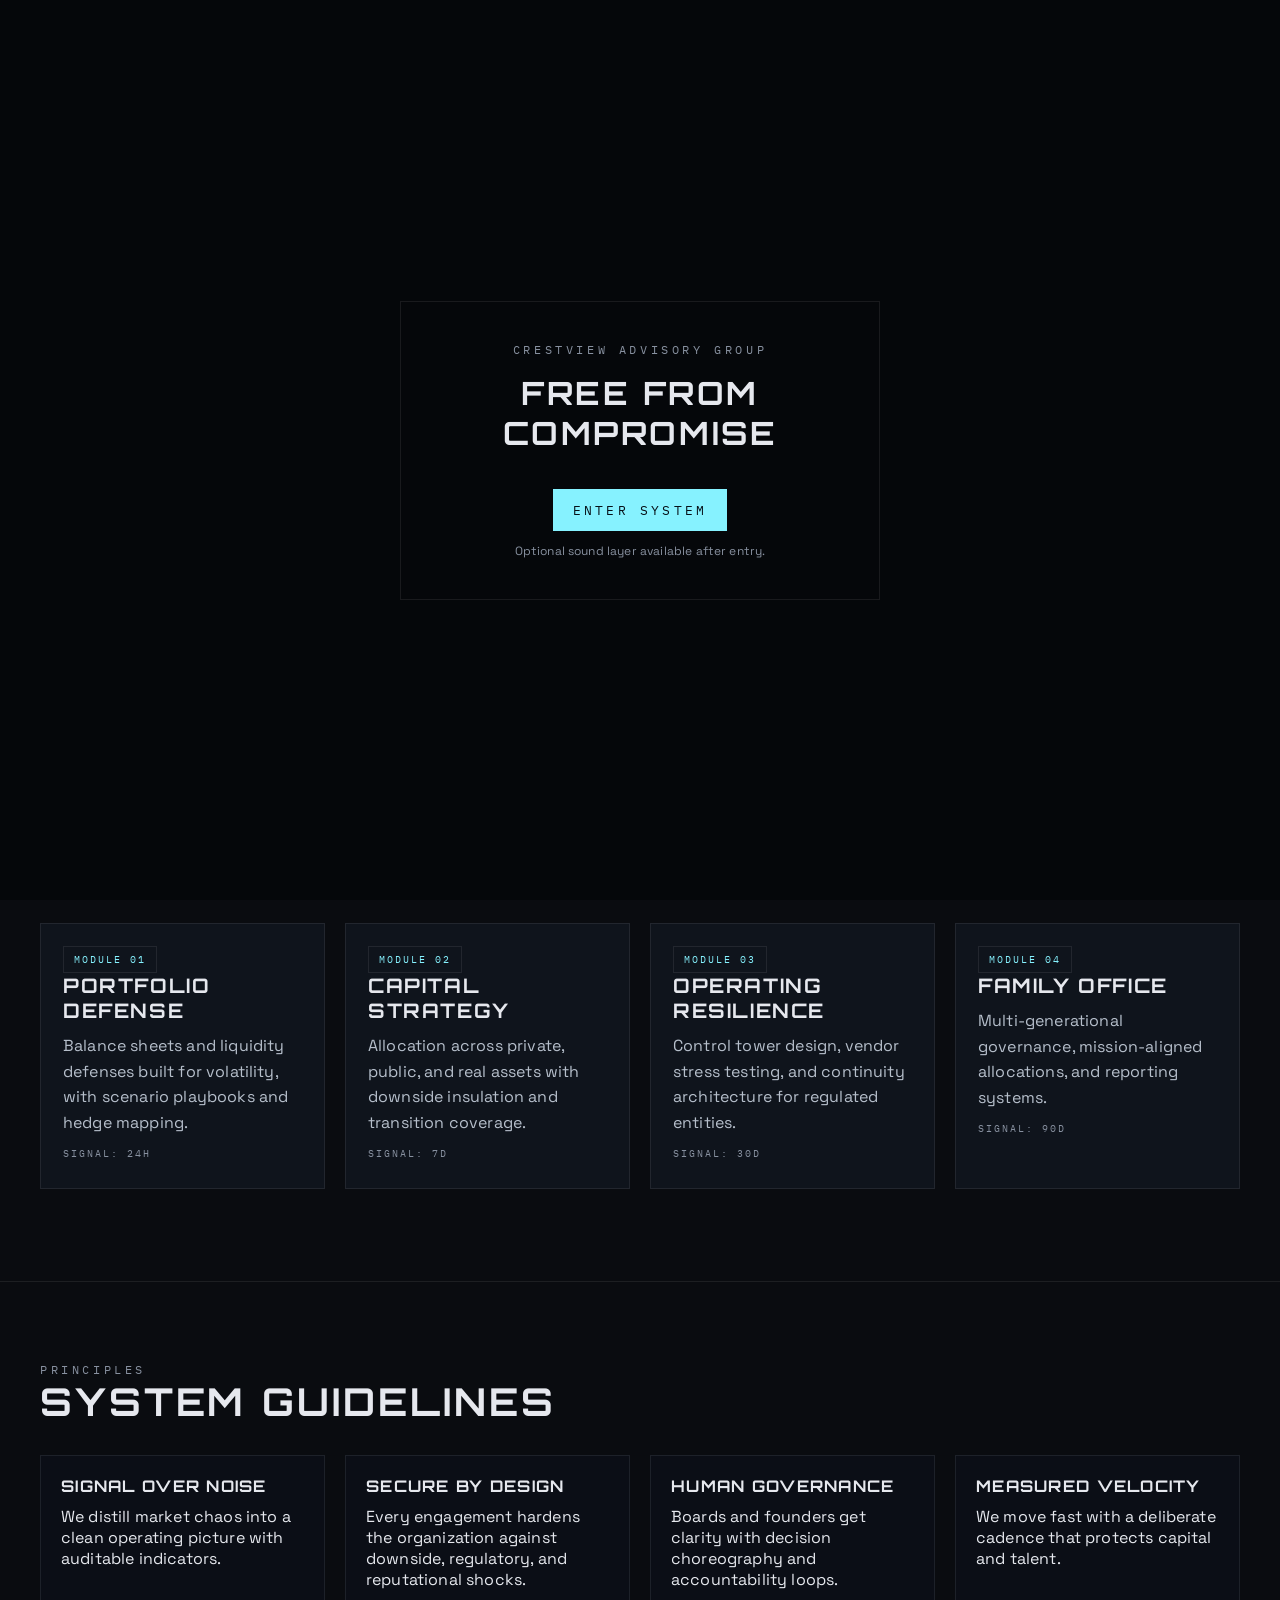
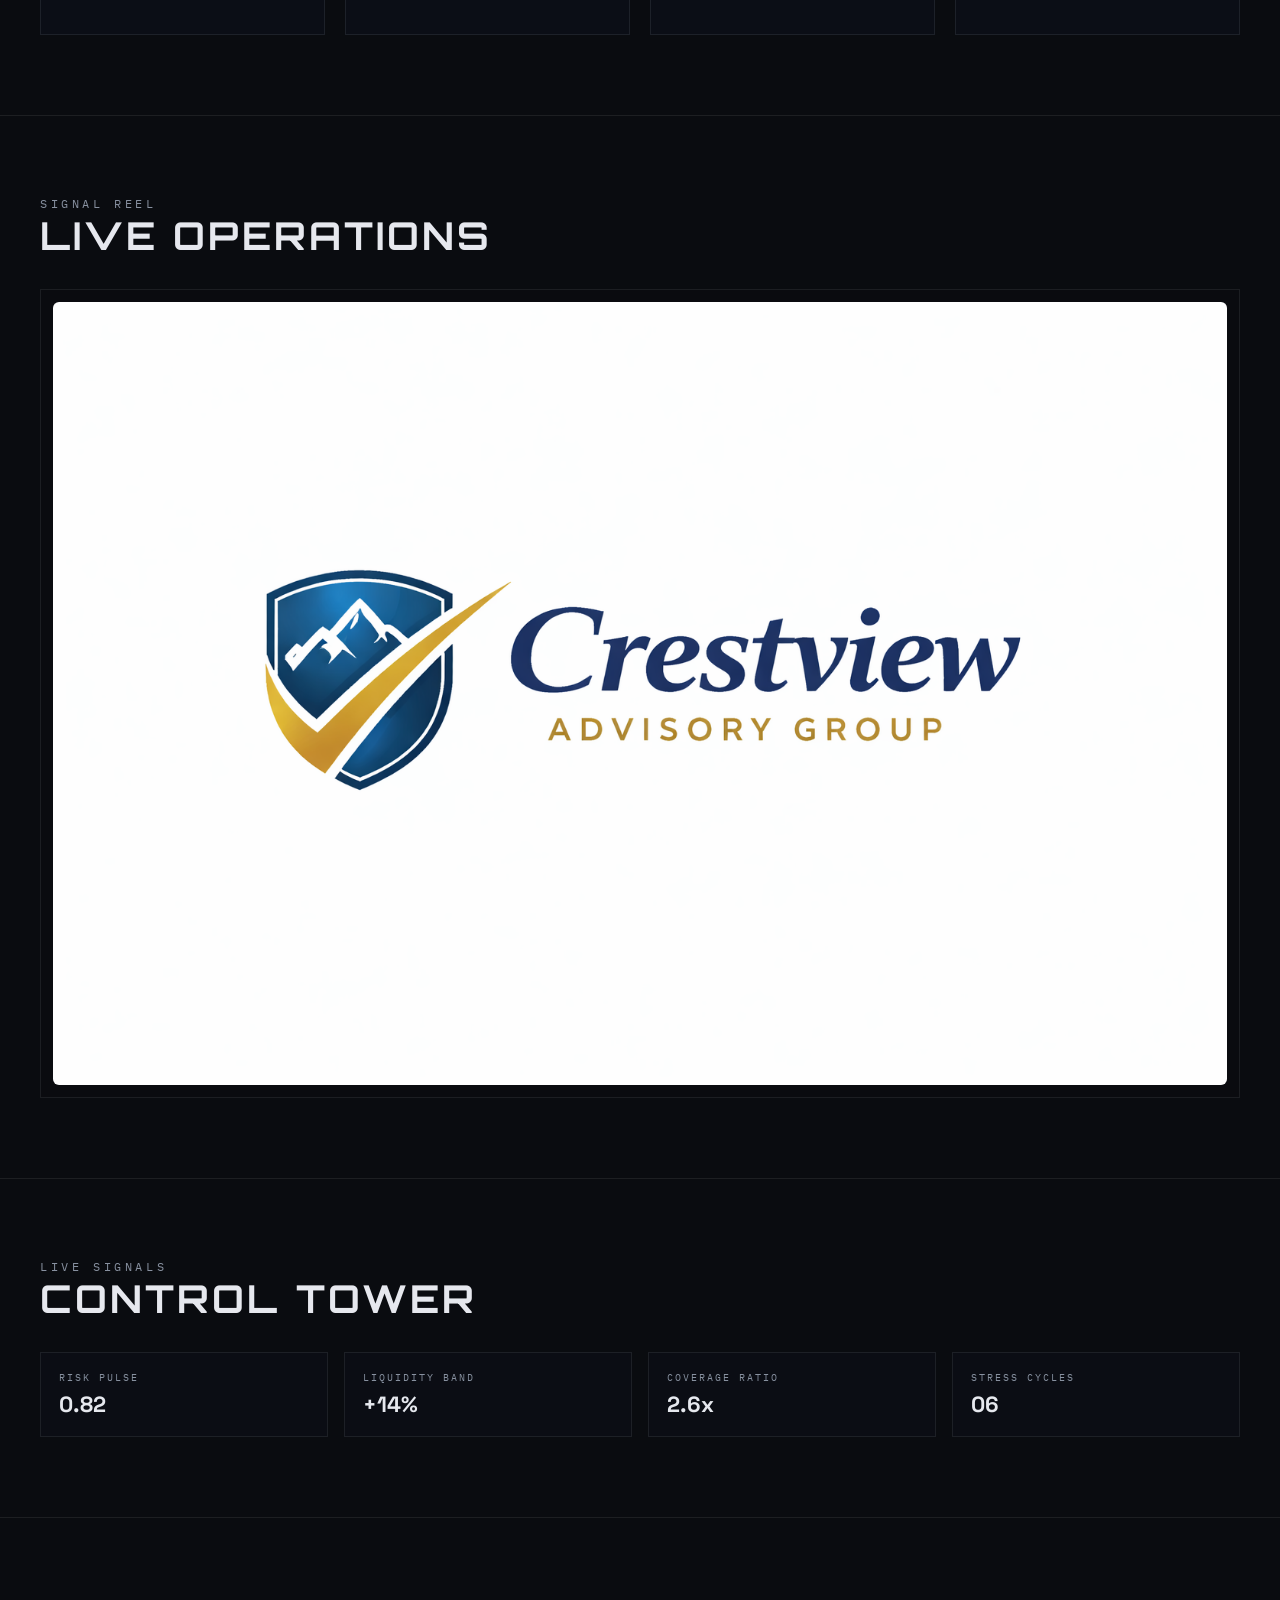
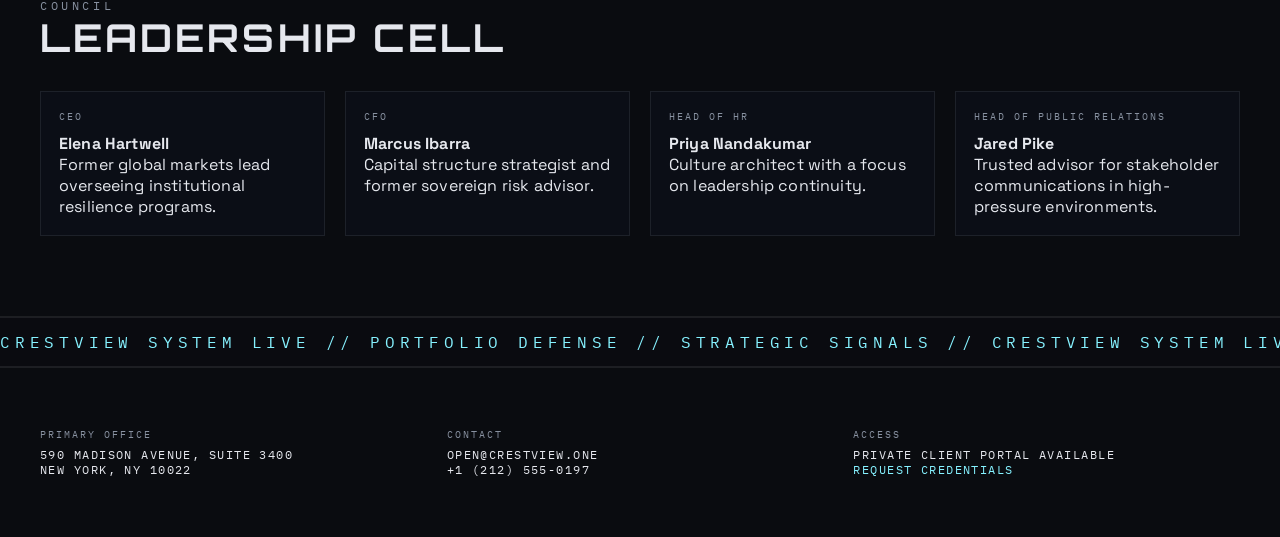
==== commit aca38882: "Update contact emails" ====
--- a/index.html
+++ b/index.html
@@ -174,7 +174,7 @@
     </div>
     <div>
       <div class="label">Contact</div>
-      inquiries@crestviewadvisory.com<br>
+      open@crestview.one<br>
       +1 (212) 555-0197
     </div>
     <div>
